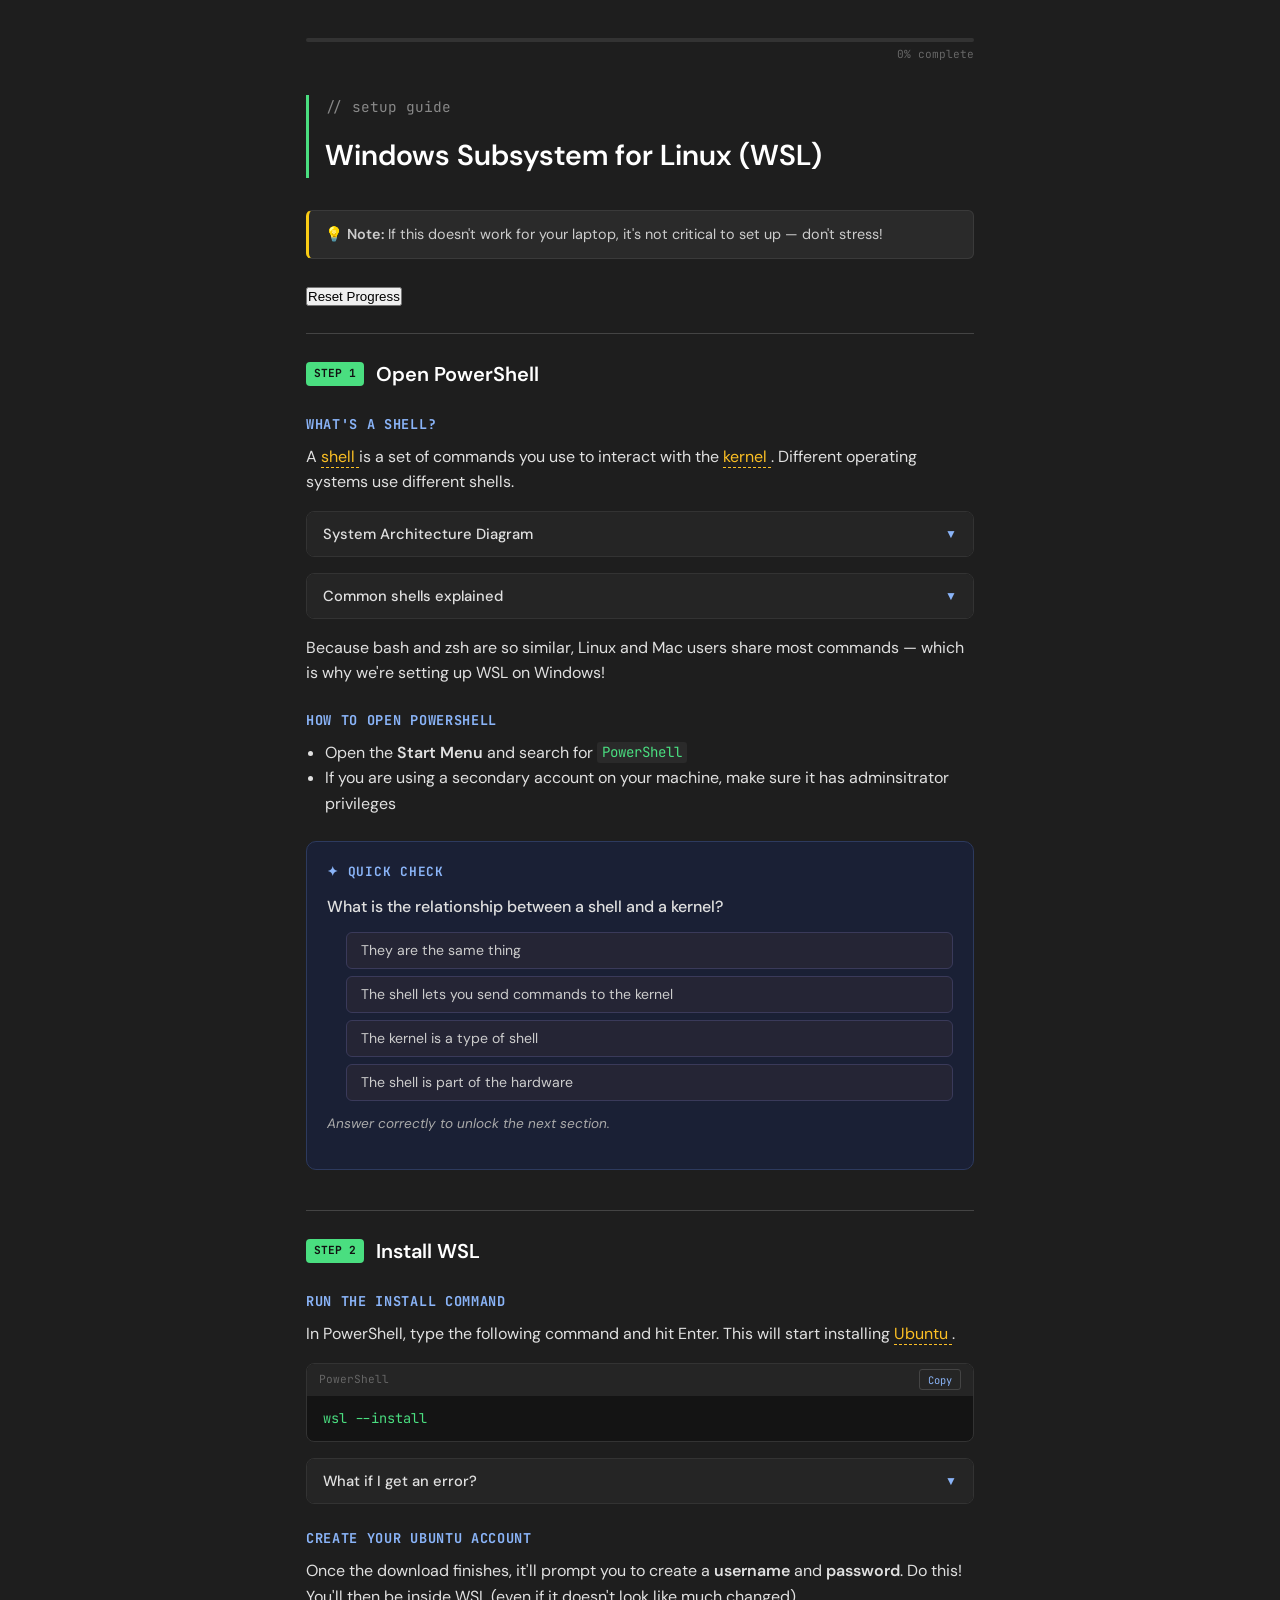
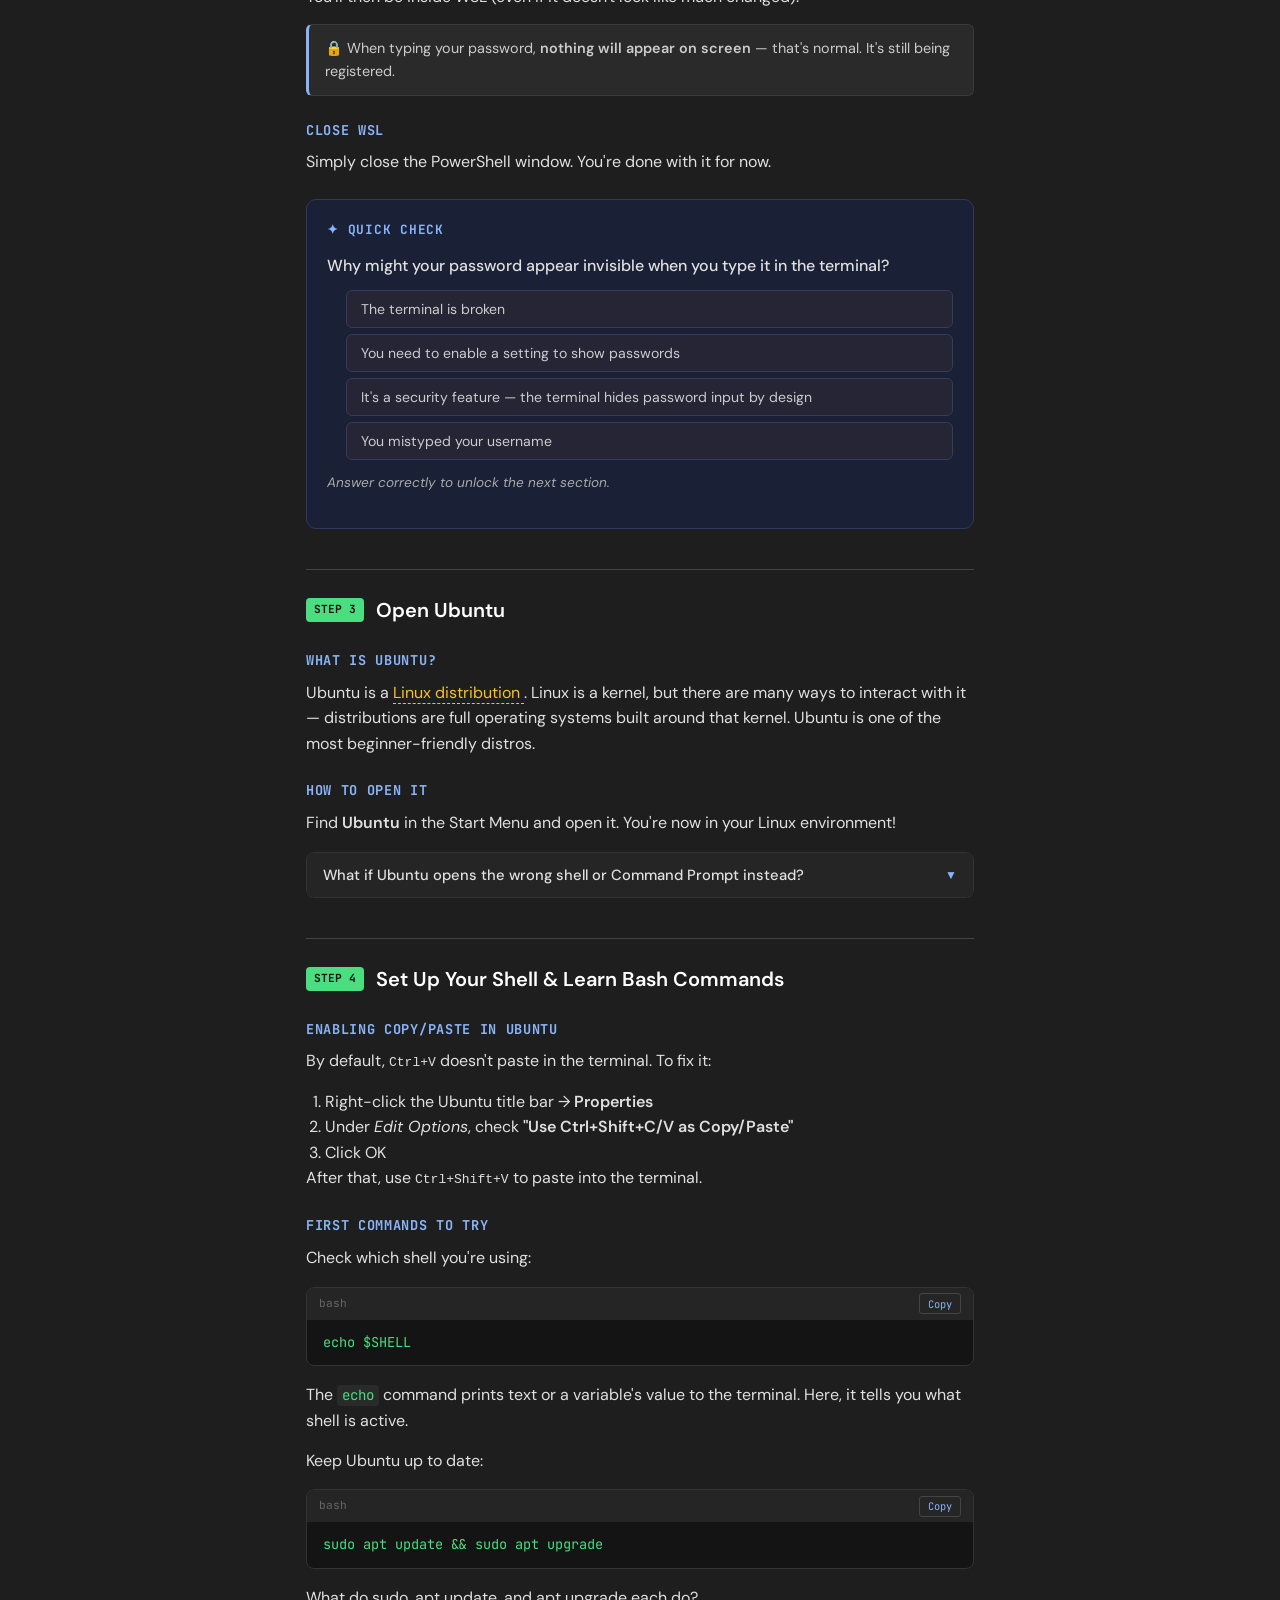
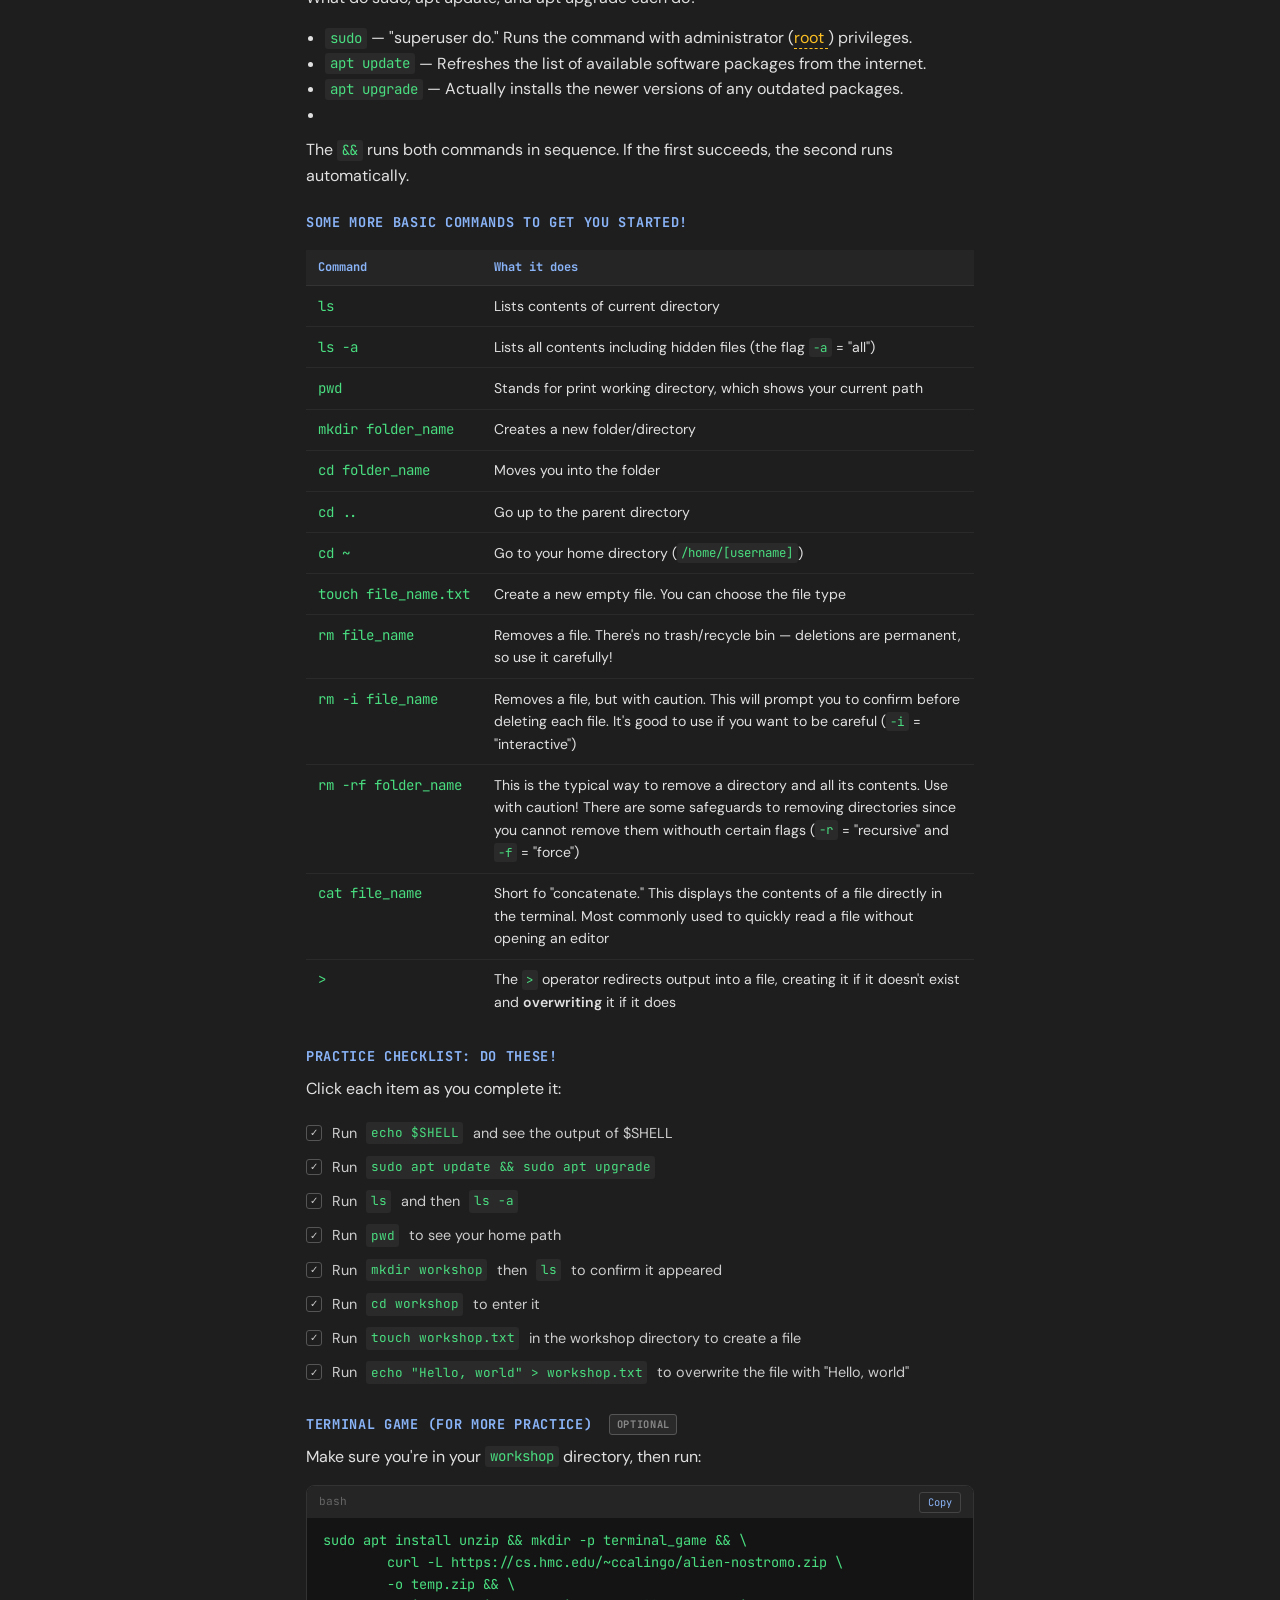
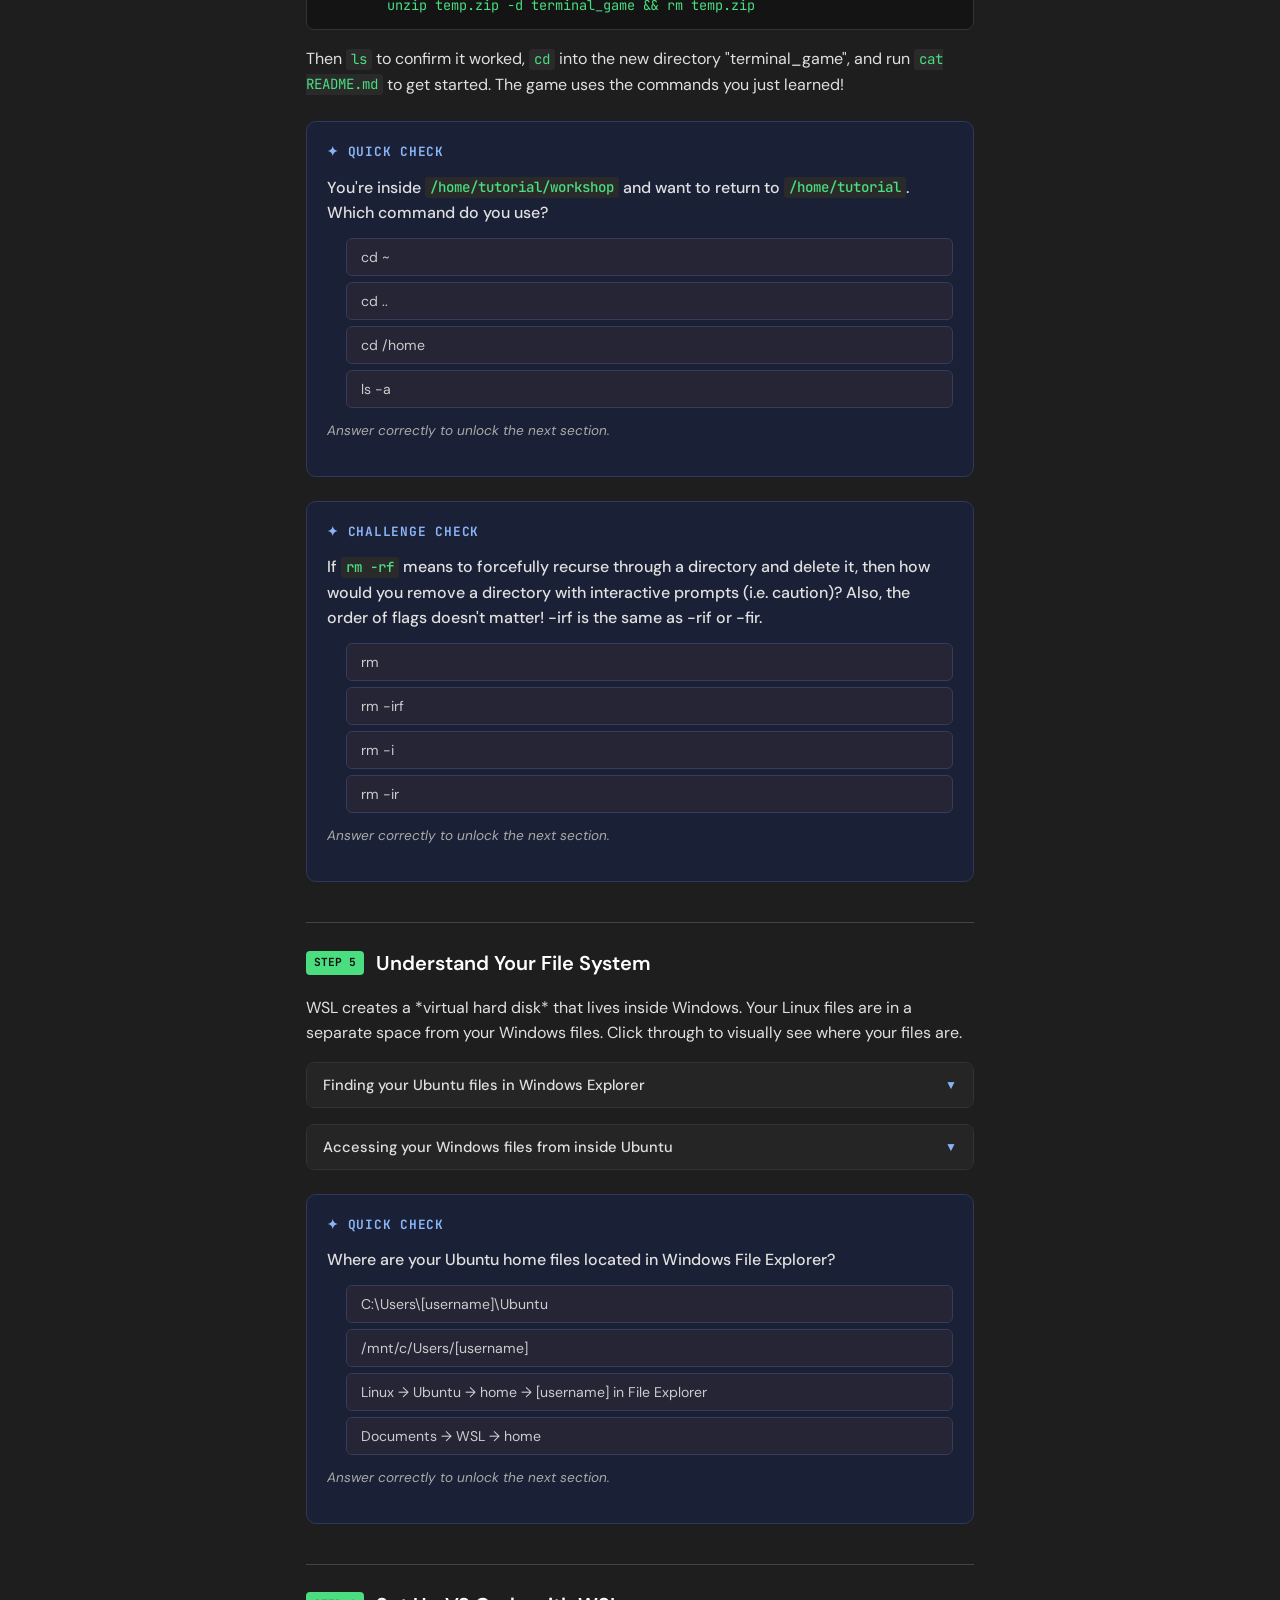
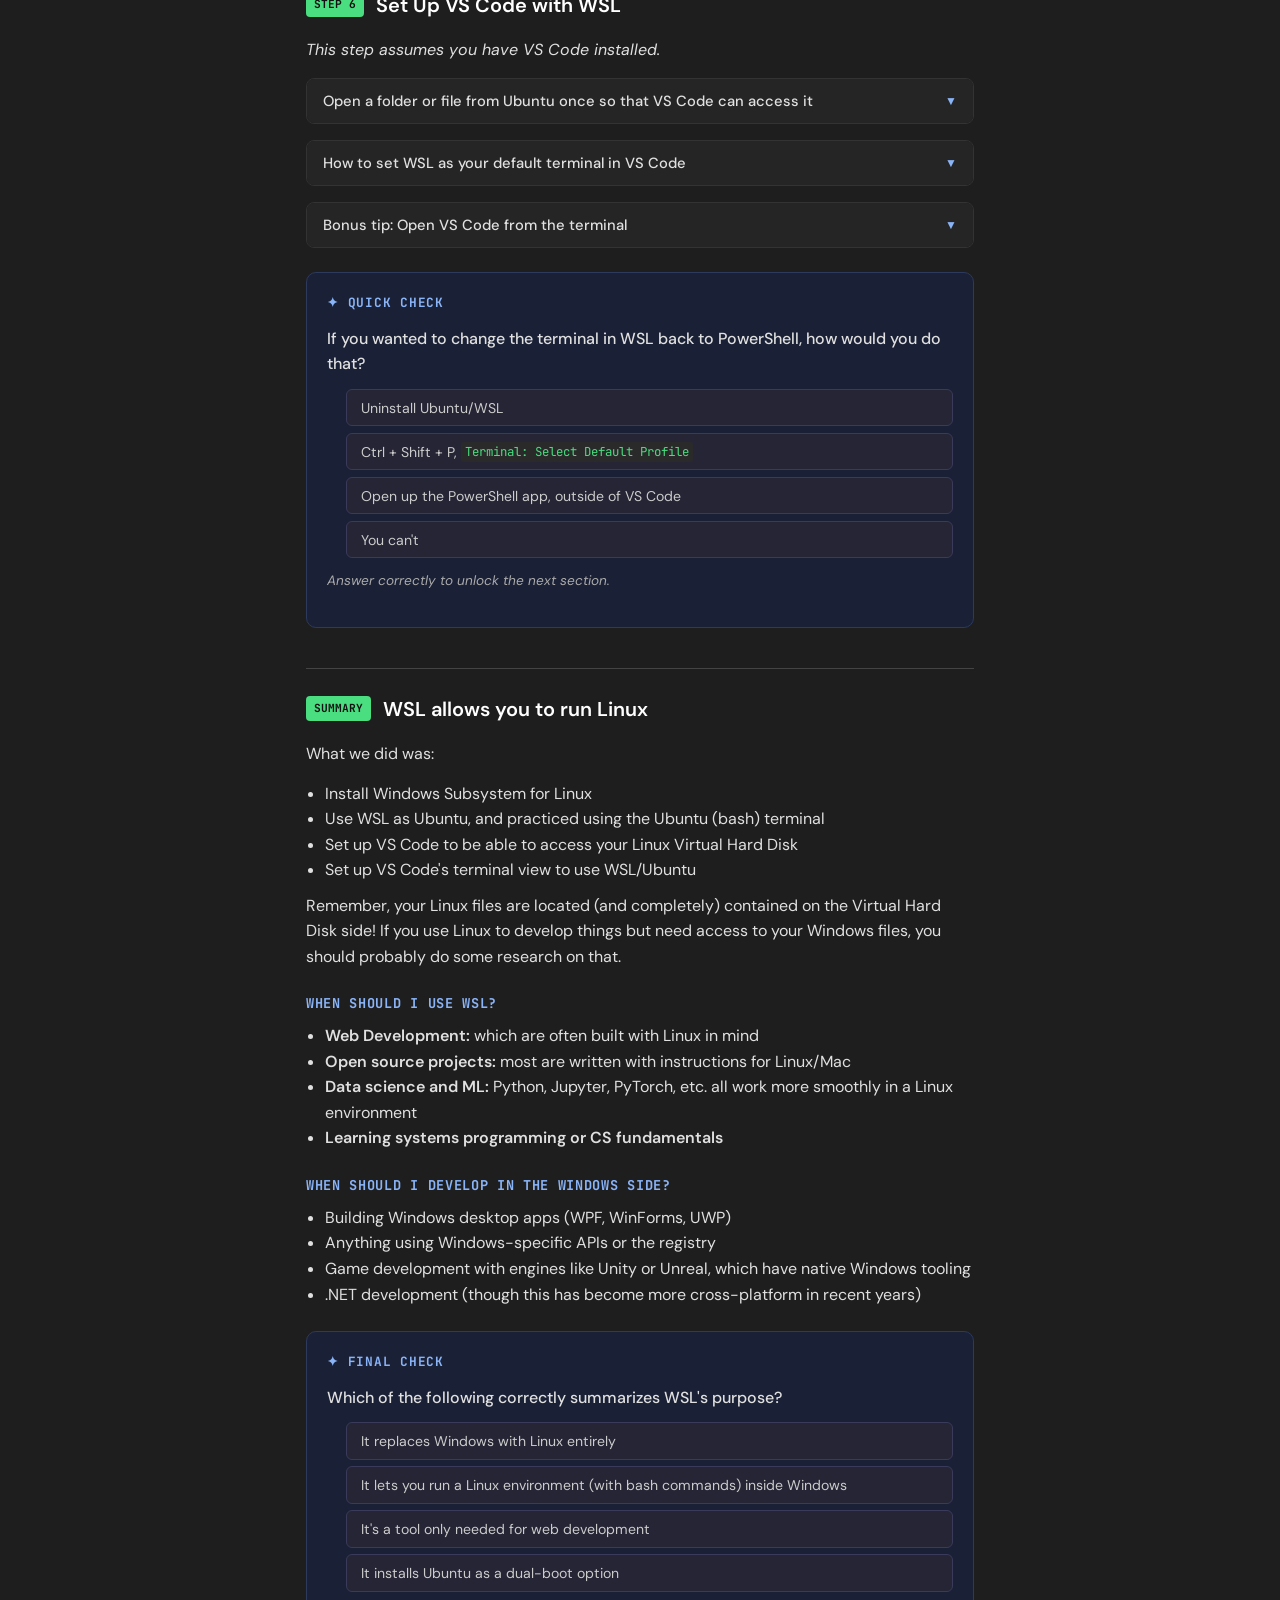
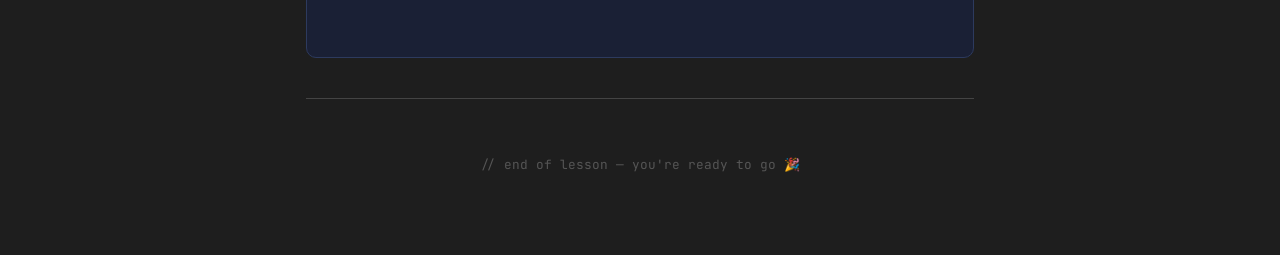
==== index.html @ e9ff4a05 "Renamed wsl-lesson.html to index.html" ====
<!DOCTYPE html>
<html lang="en">
<head>
  <meta charset="UTF-8" />
  <meta name="viewport" content="width=device-width, initial-scale=1.0" />
  <title>Windows Subsystem for Linux (WSL)</title>
  <link rel="preconnect" href="https://fonts.googleapis.com" />
  <link
    href="https://fonts.googleapis.com/css2?family=JetBrains+Mono:wght@400;600
          &family=DM+Sans:wght@400;500;600&display=swap"
    rel="stylesheet"
  />
  <link rel="stylesheet" href="wsl.css" />
</head>
<body>

  <!-- Floating tooltip (escapes overflow:hidden on accordions) -->
  <div id="floating-tooltip"></div>

  <!-- Progress bar -->
  <div id="progress-bar-wrap">
    <div id="progress-bar-track">
      <div id="progress-bar-fill"></div>
    </div>
    <div id="progress-label">0% complete</div>
  </div>

  <!-- Lesson header -->
  <div class="lesson-header">
    <p class="subtitle">// setup guide</p>
    <h1>Windows Subsystem for Linux (WSL)</h1>
  </div>

  <div class="lesson-note">
    💡 <strong>Note:</strong> If this doesn't work for your laptop,
    it's not critical to set up — don't stress!
  </div>

  <button class="reset-btn" onclick="resetProgress()">
    Reset Progress
  </button>

  <hr />

  <!-- ── STEP 1 ──────────────────────────────────────────────── -->
  <div class="step-section">
    <div class="step-header">
      <span class="step-badge">STEP 1</span>
      <h2>Open PowerShell</h2>
    </div>
    
    <!-- Shell Intro Section -->
    <h3>What's a shell?</h3>
    <p>
      A <span class="term" tabindex="0">shell
        <span class="term-tooltip">
          A shell is a program that acts as an interface between
          you and the operating system; you type commands, and it
          interprets and runs them
        </span>
      </span>
      is a set of commands you use to interact with the
      <span class="term" tabindex="0">kernel
        <span class="term-tooltip">
          The kernel is the core of your operating system — it manages
          hardware, memory, and processes directly.
        </span>
      </span>.
      Different operating systems use different shells.
    </p>
    
    <!-- System Architecture Diagram Accordion section -->
    <div class="accordion">
        <button class="accordion-btn" onclick="toggleAccordion(this)">
            <span>System Architecture Diagram</span>
            <span class="chevron">▼</span>
        </button>
        <div class="accordion-body">
            <div class="accordion-inner">
                <div class="screenshot-wrap">
                    <img src="wsl-images/shell-kernel.png" alt="diagram showing
                              system architecture" class="screenshot" />
                    <p class="screenshot-caption">
                        source: LinkedIn, MOOC Course
                    </p>
                </div>
            </div>
        </div>
    </div>

    <!-- Common Shells Explained Accordion Section -->
    <div class="accordion">
      <button class="accordion-btn" onclick="toggleAccordion(this)">
        <span>Common shells explained</span>
        <span class="chevron">▼</span>
      </button>
      <div class="accordion-body">
        <div class="accordion-inner">
          <p>
            <strong style="color:#4ade80">bash</strong> — Bourne Again SHell.
            The default on most Linux systems and older Macs.
            Very common in open-source tooling.
          </p>
          <p>
            <strong style="color:#4ade80">zsh</strong> — Z Shell.
            The default on modern Macs (macOS Catalina+).
            Very similar to bash with quality-of-life improvements.
          </p>
          <p>
            <strong style="color:#4ade80">Command Prompt</strong> —
            Windows' older built-in shell. Less powerful than modern
            alternatives.
          </p>
          <p>
            <strong style="color:#4ade80">PowerShell</strong> —
            Windows' modern shell. More powerful than Command Prompt,
            and what we'll use to install WSL.
          </p>
        </div>
      </div>
    </div>

    <p>
      Because bash and zsh are so similar, Linux and Mac users share most
      commands — which is why we're setting up WSL on Windows!
    </p>

    <!-- How to open PowerShell Section -->
    <h3>How to open PowerShell</h3>
    <ul>
      <li>
        Open the <strong>Start Menu</strong> and search for
        <code>PowerShell</code>
      </li>
      <li>
        If you are using a secondary account on your machine, make 
        sure it has adminsitrator privileges
      </li>
    </ul>

    <!-- First Quiz Block -->
    <div class="quiz-block" id="quiz-1">
      <h4>✦ Quick Check</h4>
      <p class="quiz-question">
        What is the relationship between a shell and a kernel?
      </p>
      <ul class="quiz-options">
        <li>
          <button onclick="checkAnswer(this, false)">
            They are the same thing
          </button>
        </li>
        <li>
          <button data-correct="true" onclick="checkAnswer(this, true)">
            The shell lets you send commands to the kernel
          </button>
        </li>
        <li>
          <button onclick="checkAnswer(this, false)">
            The kernel is a type of shell
          </button>
        </li>
        <li>
          <button onclick="checkAnswer(this, false)">
            The shell is part of the hardware
          </button>
        </li>
      </ul>
      <p class="quiz-feedback">Answer correctly to unlock the next
        section.
      </p>
    </div>
  </div>

  <hr />

  <!-- ── STEP 2 ──────────────────────────────────────────────── -->
  <div class="step-section locked" data-requires="quiz-1">
    <div class="step-header">
      <span class="step-badge">STEP 2</span>
      <h2>Install WSL</h2>
    </div>

    <h3>Run the install command</h3>
    <p>
      In PowerShell, type the following command and hit Enter. This will
      start installing
      <span class="term" tabindex="0">Ubuntu
        <span class="term-tooltip">
          Ubuntu is a popular, user-friendly Linux distribution. A
          distribution packages the Linux kernel with software to make
          a complete OS.
        </span>
      </span>.
    </p>

    <div class="code-block">
      <div class="code-block-header">
        <span>PowerShell</span>
        <button class="copy-btn"
          onclick="copyCode(this, 'wsl --install')">Copy</button>
      </div>
      <pre>wsl --install</pre>
    </div>

    <div class="accordion">
      <button class="accordion-btn" onclick="toggleAccordion(this)">
        <span>What if I get an error?</span>
        <span class="chevron">▼</span>
      </button>
      <div class="accordion-body">
        <div class="accordion-inner">
          Common causes:
          <ul style="margin-top:0.5rem">
            <li>
              You might not be running PowerShell
              <strong>as administrator</strong>. Try again with admin
              rights
            </li>
            <li>
              A Windows policy is blocking installation. Look at the error
              message, which usually tells you what's needed
            </li>
            <li>
              Your Windows version needs an update — run Windows Update
              and try again
            </li>
          </ul>
          <p style="margin-top:0.5rem">
            Call a classmate, grutor, or prof over — the error message usually
            explains the fix!
          </p>
        </div>
      </div>
    </div>

    <h3>Create your Ubuntu account</h3>
    <p>
      Once the download finishes, it'll prompt you to create a
      <strong>username</strong> and <strong>password</strong>. Do this!
      You'll then be inside WSL (even if it doesn't look like much
      changed).
    </p>

    <div class="lesson-note" style="border-left-color:#8ab4f8">
      🔒 When typing your password,
      <strong>nothing will appear on screen</strong> — that's normal.
      It's still being registered.
    </div>

    <h3>Close WSL</h3>
    <p>Simply close the PowerShell window. You're done with it for now.</p>

    <div class="quiz-block" id="quiz-2">
      <h4>✦ Quick Check</h4>
      <p class="quiz-question">
        Why might your password appear invisible when you type it
        in the terminal?
      </p>
      <ul class="quiz-options">
        <li>
          <button onclick="checkAnswer(this, false)">
            The terminal is broken
          </button>
        </li>
        <li>
          <button onclick="checkAnswer(this, false)">
            You need to enable a setting to show passwords
          </button>
        </li>
        <li>
          <button data-correct="true" onclick="checkAnswer(this, true)">
            It's a security feature — the terminal hides password
            input by design
          </button>
        </li>
        <li>
          <button onclick="checkAnswer(this, false)">
            You mistyped your username
          </button>
        </li>
      </ul>
      <p class="quiz-feedback">Answer correctly to unlock the next
        section.
      </p>
    </div>
  </div>

  <hr />

  <!-- ── STEP 3 ──────────────────────────────────────────────── -->
  <div class="step-section locked" data-requires="quiz-2"> 
    <div class="step-header">
      <span class="step-badge">STEP 3</span>
      <h2>Open Ubuntu</h2>
    </div>

    <h3>What is Ubuntu?</h3>
    <p>
      Ubuntu is a
      <span class="term" tabindex="0">Linux distribution
        <span class="term-tooltip">
          A Linux distribution ("distro") bundles the Linux kernel with
          software, tools, and a package manager into a complete
          operating system. Examples: Ubuntu, Debian, Fedora.
        </span>
      </span>.
      Linux is a kernel, but there are many ways to interact with it —
      distributions are full operating systems built around that kernel.
      Ubuntu is one of the most beginner-friendly distros.
    </p>

    <h3>How to open it</h3>
    <p>
      Find <strong>Ubuntu</strong> in the Start Menu and open it.
      You're now in your Linux environment!
    </p>

    <div class="accordion">
      <button class="accordion-btn" onclick="toggleAccordion(this)">
        <span>What if Ubuntu opens the wrong shell or Command Prompt instead?</span>
        <span class="chevron">▼</span>
      </button>
      <div class="accordion-body">
        <div class="accordion-inner">
          <p>If, for some reason, opening Ubuntu actually opens your default shell or command prompt:</p>
          <ol>
              <li>Close the shell or command prompt.</li>
              <li>Try again, but this time click <strong>"Run as Administrator."</strong></li>
          </ol>
          <p>This should open the actual Ubuntu app.</p>
          <p>You can verify it's the right app if the top shows the orange Ubuntu logo.</p>
        </div>
      </div>
    </div>
  </div>

  <hr />

  <!-- ── STEP 4 ──────────────────────────────────────────────── -->
  <div class="step-section locked" data-requires="quiz-2">
    <div class="step-header">
      <span class="step-badge">STEP 4</span>
      <h2>Set Up Your Shell &amp; Learn Bash Commands</h2>
    </div>

    <h3>Enabling copy/paste in Ubuntu</h3>
    <p>
      By default, <kbd>Ctrl+V</kbd> doesn't paste in the terminal.
      To fix it:
    </p>
    <ol>
      <li>
        Right-click the Ubuntu title bar → <strong>Properties</strong>
      </li>
      <li>
        Under <em>Edit Options</em>, check
        <strong>"Use Ctrl+Shift+C/V as Copy/Paste"</strong>
      </li>
      <li>Click OK</li>
    </ol>
    <p>
      After that, use <kbd>Ctrl+Shift+V</kbd> to paste into the terminal.
    </p>

    <h3>First commands to try</h3>

    <p>Check which shell you're using:</p>
    <div class="code-block">
      <div class="code-block-header">
        <span>bash</span>
        <button class="copy-btn"
          onclick="copyCode(this, 'echo $SHELL')">Copy</button>
      </div>
      <pre>echo $SHELL</pre>
    </div>
    <p>
      The <code>echo</code> command prints text or a variable's value to
      the terminal. Here, it tells you what shell is active.
    </p>

    <p>Keep Ubuntu up to date:</p>
    <div class="code-block">
      <div class="code-block-header">
        <span>bash</span>
        <button class="copy-btn"
          onclick="copyCode(this, 'sudo apt update && sudo apt upgrade')"
        >Copy</button>
      </div>
      <pre>sudo apt update && sudo apt upgrade</pre>
    </div>

    <p>What do sudo, apt update, and apt upgrade each do?</p>
    <ul>
      <li>
        <code>sudo</code> — "superuser do." Runs the command with administrator
        (<span class="term" tabindex="0">root
          <span class="term-tooltip">
            The "root" user is the all-powerful admin account on Linux systems.
            sudo lets you borrow that power for a single command.
          </span>
        </span>) privileges.
      </li>
      <li>
        <code>apt update</code> — Refreshes the list of available software packages
        from the internet.
      </li>
      <li>
        <code>apt upgrade</code> — Actually installs the newer versions of any outdated
        packages.
      </li>
      <li>

      </li>
    </ul> 
    <p style="margin-top:0.6rem">
      The <code>&&</code> runs both commands in sequence. If the first succeeds, 
      the second runs automatically.
    </p>

    <h3>Some more basic commands to get you started!</h3>

    <table class="cmd-table">
      <thead>
        <tr>
          <th>Command</th>
          <th>What it does</th>
        </tr>
      </thead>
      <tbody>
        <tr>
          <td>ls</td>
          <td>Lists contents of current directory</td>
        </tr>
        <tr>
          <td>ls -a</td>
          <td>
            Lists all contents including hidden files
            (the flag <code>-a</code> = "all")
          </td>
        </tr>
        <tr>
          <td>pwd</td>
          <td>Stands for print working directory, which shows your current path</td>
        </tr>
        <tr>
          <td>mkdir folder_name</td>
          <td>Creates a new folder/directory</td>
        </tr>
        <tr>
          <td>cd folder_name</td>
          <td>Moves you into the folder</td>
        </tr>
        <tr>
          <td>cd ..</td>
          <td>Go up to the parent directory</td>
        </tr>
        <tr>
          <td>cd ~</td>
          <td>
            Go to your home directory (<code>/home/[username]</code>)
          </td>
        </tr>
        <tr>
          <td>touch file_name.txt</td>
          <td>Create a new empty file. You can choose the file type</td>
        </tr>
        <tr>
          <td>rm file_name</td>
          <td>Removes a file. There's no trash/recycle bin — deletions are permanent,
              so use it carefully!
          </td>
        </tr>
        <tr>
          <td>rm -i file_name</td>
          <td>Removes a file, but with caution. This will prompt you to confirm before
              deleting each file. It's good to use if you want to be careful
              (<code>-i</code> = "interactive")</td>
        </tr>
        <tr>
          <td>rm -rf folder_name</td>
          <td>This is the typical way to remove a directory and all its contents. 
              Use with caution! There are some safeguards to removing directories
              since you cannot remove them withouth certain flags
              (<code>-r</code> = "recursive" and <code>-f</code> = "force")
          </td>
        </tr>
        <tr>
          <td>cat file_name</td>
          <td>Short fo "concatenate." This displays the contents of a file directly
              in the terminal. Most commonly used to quickly read a file without
              opening an editor</td>
        </tr>
        <tr>
          <td>></td>
          <td>The <code>></code> operator redirects output into a file, creating
              it if it doesn't exist and <strong>overwriting</strong> it if it does
          </td>
        </tr>
      </tbody>
    </table>

    <h3>Practice checklist: do these!</h3>
    <p>Click each item as you complete it:</p>
    <ul class="checklist" id="practice-checklist">
      <li onclick="toggleCheck(this)">
        <span class="check-icon">✓</span>
        Run <code>echo $SHELL</code> and see the output of $SHELL
      </li>
      <li onclick="toggleCheck(this)">
        <span class="check-icon">✓</span>
        Run <code>sudo apt update &amp;&amp; sudo apt upgrade</code>
      </li>
      <li onclick="toggleCheck(this)">
        <span class="check-icon">✓</span>
        Run <code>ls</code> and then <code>ls -a</code>
      </li>
      <li onclick="toggleCheck(this)">
        <span class="check-icon">✓</span>
        Run <code>pwd</code> to see your home path
      </li>
      <li onclick="toggleCheck(this)">
        <span class="check-icon">✓</span>
        Run <code>mkdir workshop</code> then <code>ls</code>
        to confirm it appeared
      </li>
      <li onclick="toggleCheck(this)">
        <span class="check-icon">✓</span>
        Run <code>cd workshop</code> to enter it
      </li>
      <li onclick="toggleCheck(this)">
        <span class="check-icon">✓</span>
        Run <code>touch workshop.txt</code> in the workshop directory to create a file
      </li>
      <li onclick="toggleCheck(this)">
        <span class="check-icon">✓</span>
        Run <code>echo "Hello, world" > workshop.txt</code> to overwrite the file with
        "Hello, world"
      </li>
    </ul>


    <h3>
      Terminal game (for more practice)
      <span class="optional-badge">OPTIONAL</span>
    </h3>
    <p>
      Make sure you're in your <code>workshop</code> directory, then run:
    </p>
    <div class="code-block">
      <div class="code-block-header">
        <span>bash</span>
        <button class="copy-btn" onclick="copyCode(this,
          'sudo apt install unzip && mkdir -p terminal_game && ' +
          'curl -L https://cs.hmc.edu/~ccalingo/alien-nostromo.zip ' +
          '-o temp.zip && unzip temp.zip -d terminal_game && rm temp.zip'
        )">Copy</button>
      </div>
      <pre>sudo apt install unzip && mkdir -p terminal_game && \
        curl -L https://cs.hmc.edu/~ccalingo/alien-nostromo.zip \
        -o temp.zip && \
        unzip temp.zip -d terminal_game && rm temp.zip</pre>
    </div>

    <p>
      Then <code>ls</code> to confirm it worked, <code>cd</code> into
      the new directory "terminal_game", and run <code>cat README.md</code> to get
      started. The game uses the commands you just learned!
    </p>

    <div class="quiz-block" id="quiz-3">
      <h4>✦ Quick Check</h4>
      <p class="quiz-question">
        You're inside <code>/home/tutorial/workshop</code> and want to
        return to <code>/home/tutorial</code>. Which command do you use?
      </p>
      <ul class="quiz-options">
        <li>
          <button onclick="checkAnswer(this, false)">cd ~</button>
        </li>
        <li>
          <button data-correct="true" onclick="checkAnswer(this, true)">cd ..</button>
        </li>
        <li>
          <button onclick="checkAnswer(this, false)">cd /home</button>
        </li>
        <li>
          <button onclick="checkAnswer(this, false)">ls -a</button>
        </li>
      </ul>
      <p class="quiz-feedback">Answer correctly to unlock the next section.</p>
    </div>

    <div class="quiz-block" id="quiz-4">
      <h4>✦ Challenge Check</h4>
      <p class="quiz-question">
        If <code>rm -rf</code> means to forcefully recurse through a directory 
        and delete it, then how would you remove a directory with 
        interactive prompts (i.e. caution)? Also, the order of flags doesn't
        matter! -irf is the same as -rif or -fir. 
      </p>
      <ul class="quiz-options">
        <li>
          <button onclick="checkAnswer(this, false)">rm</button>
        </li>
        <li>
          <button onclick="checkAnswer(this, false)">rm -irf</button>
        </li>
        <li>
          <button onclick="checkAnswer(this, false)">rm -i</button>
        </li>
        <li>
          <button data-correct="true" onclick="checkAnswer(this, true)">rm -ir</button>
        </li>
      </ul>
      <p class="quiz-feedback">Answer correctly to unlock the next section.</p>
    </div>

  </div>

  <hr />

  <!-- ── STEP 5 ──────────────────────────────────────────────── -->
  <div class="step-section locked" data-requires="quiz-3 quiz-4">
    <div class="step-header">
      <span class="step-badge">STEP 5</span>
      <h2>Understand Your File System</h2>
    </div>

    <p>
      WSL creates a *virtual hard disk* that lives inside Windows. Your
      Linux files are in a separate space from your Windows files. Click
      through to visually see where your files are.
    </p>

    <div class="accordion">
      <button class="accordion-btn" onclick="toggleAccordion(this)">
        <span>Finding your Ubuntu files in Windows Explorer</span>
        <span class="chevron">▼</span>
      </button>
      <div class="accordion-body">
        <div class="accordion-inner">
          <ol>
            <li>Open <strong>File Explorer</strong></li>
            <li>
              In the left pane, scroll down to <strong>Linux</strong>
            </li>
            <li>
              Click into
              <strong>Ubuntu → home → [your username]</strong>
            </li>
          </ol>
          <p style="margin-top:0.6rem">
            That folder is your <code>~</code> home directory — the same
            place you land when you open Ubuntu.
          </p>
          <div class="screenshot-wrap">
            <img src="wsl-images/linux-location.png" alt="screenshot of file explorer
                      showing where linux is located" class="screenshot" />
          </div>
          <div class="screenshot-wrap">
            <img src="wsl-images/home-folder.png" alt="screenshot of visual path
                      to Ubuntu ~ home" class="screenshot" />
          </div>
        </div>
      </div>
    </div>

    <div class="accordion">
      <button class="accordion-btn" onclick="toggleAccordion(this)">
        <span>Accessing your Windows files from inside Ubuntu</span>
        <span class="chevron">▼</span>
      </button>
      <div class="accordion-body">
        <div class="accordion-inner">
          <p>Your Windows files live at:</p>
          <div class="code-block" style="margin:0.5rem 0">
            <div class="code-block-header">
              <span>path</span>
              <button class="copy-btn"
                onclick="copyCode(this,
                  '/mnt/c/Users/Windows_account_name')"
              >Copy</button>
            </div>
            <pre>/mnt/c/Users/Windows_account_name</pre>
          </div>
          <p>To navigate there:</p>
          <div class="code-block" style="margin:0.5rem 0">
            <div class="code-block-header">
              <span>bash</span>
              <button class="copy-btn"
                onclick="copyCode(this,
                  'cd /mnt/c/Users/Windows_account_name')"
              >Copy</button>
            </div>
            <pre>cd /mnt/c/Users/Windows_account_name</pre>
          </div>
        </div>
      </div>
    </div>

    <div class="quiz-block" id="quiz-5">
      <h4>✦ Quick Check</h4>
      <p class="quiz-question">
        Where are your Ubuntu home files located in Windows
        File Explorer?
      </p>
      <ul class="quiz-options">
        <li>
          <button onclick="checkAnswer(this, false)">
            C:\Users\[username]\Ubuntu
          </button>
        </li>
        <li>
          <button onclick="checkAnswer(this, false)">
            /mnt/c/Users/[username]
          </button>
        </li>
        <li>
          <button data-correct="true" onclick="checkAnswer(this, true)">
            Linux → Ubuntu → home → [username] in File Explorer
          </button>
        </li>
        <li>
          <button onclick="checkAnswer(this, false)">
            Documents → WSL → home
          </button>
        </li>
      </ul>
      <p class="quiz-feedback">Answer correctly to unlock the 
        next section.</p>
    </div>
  </div>

  <hr />

  <!-- ── STEP 6 ──────────────────────────────────────────────── -->
  <div class="step-section locked" data-requires="quiz-5">
    <div class="step-header">
      <span class="step-badge">STEP 6</span>
      <h2>Set Up VS Code with WSL</h2>
    </div>

    <p><em>This step assumes you have VS Code installed.</em></p>
    
    <div class="accordion">
        <button class="accordion-btn" onclick="toggleAccordion(this)">
          <span>Open a folder or file from Ubuntu once so that VS Code can access it</span>
          <span class="chevron">▼</span>
        </button>
        <div class="accordion-body">
            <div class="accordion-inner">
                <p style="margin-bottom:0.6rem">
                  We'll do this with the "workshop" directory that you made.
                </p>
                <ol>
                    <li>
                        In VS Code, click on <strong>Open Folder</strong> 
                        (can also be found in File → Open Folder)
                    </li>
                    <li>
                        The File Explorer will open up. In the file picker's 
                        address bar, type:
                    </li>
                    <div class="code-block" style="margin:0.5rem 0">
                        <div class="code-block-header">
                            <span>Windows path</span>
                            <button class="copy-btn"
                              onclick="copyCode(this,
                                '\\\\wsl.localhost')"
                            >Copy</button>
                        </div>
                        <pre>\\wsl.localhost</pre>
                    </div>
                    <div class="screenshot-wrap">
                        <img src="wsl-images/file-picker.png" alt="screenshot
                                  of file explorer showing file picker address
                                  bar" class="screenshot" />
                    </div>
                    <li>
                        Navigate to your home directory: Ubuntu → home → [your username]
                    </li>
                    <li>
                        Choose the folder you want to work on in VS Code. In this case
                        we'll choose "workshop"
                    </li>
                    <li>
                        Finally, trust Ubuntu! VS Code will show one or more prompts
                        asking if you trust <code>wsl.localhost</code>. Accept all of them.
                        After that, VS Code can fully access and edit files in your Ubuntu
                        environment.
                    </li>
                </ol>
            </div>
        </div>
    </div>

    <div class="accordion">
        <button class="accordion-btn" onclick="toggleAccordion(this)">
            <span>How to set WSL as your default terminal in VS Code</span>
            <span class="chevron">▼</span>
        </button>
        <div class="accordion-body">
            <div class="accordion-inner">
                <ol>
                    <li>In VS Code, hold <strong>Ctrl + Shift + P</strong>
                        to open the Command Palette.
                    </li>
                    <li>Search for "Terminal: Select Default Profile"</li>
                    <li>
                        Choose the default terminal you want to use, which in this case 
                        will be WSL. 
                    </li>
                </ol>
            </div>
        </div>
    </div>

    <div class="accordion">
        <button class="accordion-btn" onclick="toggleAccordion(this)">
            <span>Bonus tip: Open VS Code from the terminal</span>
            <span class="chevron">▼</span>
        </button>
        <div class="accordion-body">
            <div class="accordion-inner">
                Once set up, you can launch VS Code on any file directly from Ubuntu/WSL, 
                or any terminal, by running it with the command <code>code filename</code>.
                Try it with <code>code workshop.txt</code>
            </div>
        </div>
    </div>

    <div class="quiz-block" id="quiz-6">
      <h4>✦ Quick Check</h4>
      <p class="quiz-question">
        If you wanted to change the terminal in WSL back to PowerShell, how would you 
        do that?
      </p>
        <ul class="quiz-options">
          <li>
            <button onclick="checkAnswer(this, false)">
              Uninstall Ubuntu/WSL
            </button>
          </li>
          <li>
            <button data-correct="true" onclick="checkAnswer(this, true)">
              Ctrl + Shift + P, <code>Terminal: Select Default Profile</code>
            </button>
          </li>
          <li>
            <button onclick="checkAnswer(this, false)">
              Open up the PowerShell app, outside of VS Code
            </button>
          </li>
          <li>
            <button onclick="checkAnswer(this, false)">
              You can't
            </button>
          </li>
        </ul>
      <p class="quiz-feedback">Answer correctly to unlock the 
        next section.
      </p>
    </div>
  </div>

  <hr />

  <!-- ── SUMMARY ──────────────────────────────────────────────── -->
  <div class="step-section locked" data-requires="quiz-6">
      <div class="step-header">
          <span class="step-badge">SUMMARY</span>
          <h2>WSL allows you to run Linux</h2>
      </div>
      <p>
        What we did was:
      </p>
          <ul>
              <li>
                  Install Windows Subsystem for Linux
              </li>
              <li>
                  Use WSL as Ubuntu, and practiced using the Ubuntu (bash) terminal
              </li>
              <li>
                  Set up VS Code to be able to access your Linux Virtual Hard Disk 
              </li>
              <li>
                  Set up VS Code's terminal view to use WSL/Ubuntu
              </li>
          </ul>
          <p style="margin-top:0.6rem">
              Remember, your Linux files are located (and completely) contained on the
              Virtual Hard Disk side! If you use Linux to develop things but need access
              to your Windows files, you should probably do some research on that.
          </p>

          <h3>When should I use WSL?</h3>
          <ul>
              <li>
                  <strong>Web Development:</strong> which are often built with Linux 
                  in mind
              </li>
              <li>
                  <strong>Open source projects:</strong> most are written with instructions
                  for Linux/Mac
              </li>
              <li>
                  <strong>Data science and ML:</strong> Python, Jupyter, PyTorch, etc. all
                  work more smoothly in a Linux environment
              </li>
              <li>
                  <strong>Learning systems programming or CS fundamentals</strong>
              </li>
          </ul>

          <h3>When should I develop in the Windows side?</h3>
          <ul>
              <li>
                  Building Windows desktop apps (WPF, WinForms, UWP)
              </li>
              <li>
                  Anything using Windows-specific APIs or the registry
              </li>
              <li>
                  Game development with engines like Unity or Unreal, which have native
                  Windows tooling
              </li>
              <li>
                  .NET development (though this has become more cross-platform in recent
                  years)
              </li>
          </ul>
      
      <div class="quiz-block">
          <h4>✦ Final Check</h4>
          <p class="quiz-question">
          Which of the following correctly summarizes WSL's purpose?
          </p>
          <ul class="quiz-options">
              <li>
              <button onclick="checkAnswer(this, false)">
                  It replaces Windows with Linux entirely
              </button>
              </li>
              <li>
              <button data-correct="true" onclick="checkAnswer(this, true)">
                  It lets you run a Linux environment (with bash commands)
                  inside Windows
              </button>
              </li>
              <li>
              <button onclick="checkAnswer(this, false)">
                  It's a tool only needed for web development
              </button>
              </li>
              <li>
              <button onclick="checkAnswer(this, false)">
                  It installs Ubuntu as a dual-boot option
              </button>
              </li>
          </ul>
          <p class="quiz-feedback">
          </p>
      </div>
  </div>
  
  <hr />

  <div class="lesson-footer">
    // end of lesson — you're ready to go 🎉
  </div>

  <script src="wsl.js"></script>
</body>
</html>
---- wsl.css ----
/* ── Base (matches site style.css) ──────────────────────────── */
*, *::before, *::after {
  box-sizing: border-box;
  margin: 0;
  padding: 0;
}

body {
  font-family: 'DM Sans', sans-serif;
  max-width: 700px;
  margin: 2rem auto;
  padding: 0 1rem;
  line-height: 1.6;
  color: #e0e0e0;
  background-color: #1e1e1e;
}

h1, h2 {
  font-weight: 600;
  margin-top: 2rem;
  color: #ffffff;
}

a {
  color: #8ab4f8;
  text-decoration: none;
}
a:hover {
  text-decoration: underline;
}

hr {
  border: none;
  border-top: 1px solid #444;
  margin: 1.5rem 0;
}

ul, ol {
  padding-left: 1.2rem;
}

strong {
  font-weight: 600;
}

nav {
  background-color: #2a2a2a;
  padding: 0.5rem 1rem;
  margin-bottom: 2rem;
  border-radius: 8px;
}

.nav-menu {
  list-style: none;
  display: flex;
  justify-content: center;
  flex-wrap: wrap;
  gap: 1.5rem;
  padding: 0;
  margin: 0;
}

.nav-menu li a {
  color: #e0e0e0;
  text-decoration: none;
  font-weight: 600;
}
.nav-menu li a:hover {
  text-decoration: underline;
}

/* ── Progress bar ────────────────────────────────────────────── */
#progress-bar-wrap {
  position: sticky;
  top: 0;
  z-index: 100;
  background: #1e1e1e;
  padding: 0.4rem 0;
  margin-bottom: 1.5rem;
}

#progress-bar-track {
  height: 4px;
  background: #333;
  border-radius: 2px;
  overflow: hidden;
}

#progress-bar-fill {
  height: 100%;
  width: 0%;
  background: linear-gradient(90deg, #4ade80, #8ab4f8);
  border-radius: 2px;
  transition: width 0.2s ease;
}

#progress-label {
  font-family: 'JetBrains Mono', monospace;
  font-size: 0.7rem;
  color: #666;
  text-align: right;
  margin-top: 4px;
}

/* ── Lesson header ───────────────────────────────────────────── */
.lesson-header {
  border-left: 3px solid #4ade80;
  padding-left: 1rem;
  margin-bottom: 2rem;
}

.lesson-header h1 {
  font-size: 1.8rem;
  margin-top: 0;
  color: #fff;
}

.lesson-header .subtitle {
  color: #888;
  font-size: 0.9rem;
  font-family: 'JetBrains Mono', monospace;
}

.lesson-note {
  background: #2a2a2a;
  border: 1px solid #3a3a3a;
  border-left: 3px solid #facc15;
  border-radius: 6px;
  padding: 0.75rem 1rem;
  font-size: 0.9rem;
  color: #ccc;
  margin-bottom: 1.5rem;
}

/* ── Step sections ───────────────────────────────────────────── */
.step-section {
  margin-bottom: 2.5rem;
  animation: fadeUp 0.4s ease both;
}

@keyframes fadeUp {
  from { opacity: 0; transform: translateY(12px); }
  to   { opacity: 1; transform: translateY(0); }
}

.step-header {
  display: flex;
  align-items: center;
  gap: 0.75rem;
  margin-bottom: 1rem;
}

.step-badge {
  background: #4ade80;
  color: #111;
  font-family: 'JetBrains Mono', monospace;
  font-size: 0.7rem;
  font-weight: 700;
  padding: 0.2rem 0.5rem;
  border-radius: 4px;
  white-space: nowrap;
}

.step-header h2 {
  margin-top: 0;
  font-size: 1.25rem;
  color: #fff;
}

/* ── Subheadings ─────────────────────────────────────────────── */
h3 {
  color: #8ab4f8;
  font-family: 'JetBrains Mono', monospace;
  font-size: 0.85rem;
  letter-spacing: 0.05em;
  text-transform: uppercase;
  margin: 1.5rem 0 0.5rem;
}

p {
  margin-bottom: 0.9rem;
}

/* ── Code blocks ─────────────────────────────────────────────── */
.code-block {
  background: #141414;
  border: 1px solid #333;
  border-radius: 8px;
  margin: 1rem 0;
  overflow: hidden;
}

.code-block-header {
  background: #252525;
  padding: 0.35rem 0.75rem;
  font-family: 'JetBrains Mono', monospace;
  font-size: 0.7rem;
  color: #666;
  display: flex;
  justify-content: space-between;
  align-items: center;
}

.copy-btn {
  background: none;
  border: 1px solid #444;
  color: #8ab4f8;
  font-family: 'JetBrains Mono', monospace;
  font-size: 0.65rem;
  padding: 0.15rem 0.5rem;
  border-radius: 3px;
  cursor: pointer;
  transition: background 0.15s;
}
.copy-btn:hover {
  background: #333;
}
.copy-btn.copied {
  color: #4ade80;
  border-color: #4ade80;
}

.code-block pre {
  padding: 0.75rem 1rem;
  font-family: 'JetBrains Mono', monospace;
  font-size: 0.85rem;
  color: #4ade80;
  overflow-x: auto;
  white-space: pre;
}

/* ── Inline code ─────────────────────────────────────────────── */
code {
  font-family: 'JetBrains Mono', monospace;
  background: #2a2a2a;
  color: #4ade80;
  padding: 0.1em 0.35em;
  border-radius: 3px;
  font-size: 0.88em;
}

/* ── Command reference table ─────────────────────────────────── */
.cmd-table {
  width: 100%;
  border-collapse: collapse;
  margin: 1rem 0;
  font-size: 0.88rem;
}

.cmd-table th {
  background: #252525;
  color: #8ab4f8;
  font-family: 'JetBrains Mono', monospace;
  font-size: 0.75rem;
  text-align: left;
  padding: 0.5rem 0.75rem;
  border-bottom: 1px solid #333;
}

.cmd-table td {
  padding: 0.55rem 0.75rem;
  border-bottom: 1px solid #2a2a2a;
  vertical-align: top;
}
.cmd-table tr:last-child td {
  border-bottom: none;
}
.cmd-table tr:hover td {
  background: #242424;
}
.cmd-table td:first-child {
  font-family: 'JetBrains Mono', monospace;
  color: #4ade80;
  white-space: nowrap;
}

/* ── Key term highlights ─────────────────────────────────────── */
.term {
  color: #fbbf24;
  border-bottom: 1px dashed #fbbf24;
  cursor: help;
  position: relative;
}

.term-tooltip {
  display: none;
}

/* ── Floating tooltip (escapes overflow:hidden on accordions) ── */
#floating-tooltip {
  display: none;
  position: fixed;
  background: #2a2a2a;
  border: 1px solid #fbbf24;
  border-radius: 6px;
  padding: 0.5rem 0.75rem;
  font-size: 0.8rem;
  color: #e0e0e0;
  width: 220px;
  z-index: 9999;
  line-height: 1.4;
  box-shadow: 0 4px 16px rgba(0, 0, 0, 0.5);
  font-family: 'DM Sans', sans-serif;
  pointer-events: none;
}

/* ── Accordion ───────────────────────────────────────────────── */
.accordion {
  border: 1px solid #333;
  border-radius: 8px;
  margin: 1rem 0;
  overflow: hidden;
}

.accordion-btn {
  width: 100%;
  background: #252525;
  border: none;
  color: #e0e0e0;
  padding: 0.75rem 1rem;
  text-align: left;
  cursor: pointer;
  display: flex;
  justify-content: space-between;
  align-items: center;
  font-family: 'DM Sans', sans-serif;
  font-size: 0.92rem;
  font-weight: 500;
  transition: background 0.15s;
}
.accordion-btn:hover {
  background: #2e2e2e;
}

.accordion-btn .chevron {
  transition: transform 0.25s ease;
  color: #8ab4f8;
  font-size: 0.75rem;
}
.accordion-btn.open .chevron {
  transform: rotate(180deg);
}

.accordion-body {
  max-height: 0;
  overflow: hidden;
  transition: max-height 0.3s ease;
}
.accordion-body.open {
  max-height: 800px;
}

.accordion-inner {
  padding: 0.75rem 1rem;
  font-size: 0.9rem;
  color: #ccc;
}

/* ── Quiz ────────────────────────────────────────────────────── */
.quiz-block {
  background: #1a2035;
  border: 1px solid #2d3a5e;
  border-radius: 10px;
  padding: 1.25rem;
  margin: 1.5rem 0;
}

.quiz-block h4 {
  color: #8ab4f8;
  font-size: 0.8rem;
  font-family: 'JetBrains Mono', monospace;
  text-transform: uppercase;
  letter-spacing: 0.06em;
  margin-bottom: 0.75rem;
}

.quiz-question {
  color: #e0e0e0;
  font-weight: 500;
  margin-bottom: 0.75rem;
}

.quiz-options {
  list-style: none;
  display: flex;
  flex-direction: column;
  gap: 0.4rem;
}

.quiz-options li button {
  width: 100%;
  text-align: left;
  background: #252535;
  border: 1px solid #3a3a5a;
  border-radius: 6px;
  color: #ccc;
  padding: 0.55rem 0.85rem;
  cursor: pointer;
  font-family: 'DM Sans', sans-serif;
  font-size: 0.88rem;
  transition: background 0.15s, border-color 0.15s;
}
.quiz-options li button:hover {
  background: #2e2e4e;
  border-color: #8ab4f8;
}
.quiz-options li button.correct {
  background: #1a3a2a;
  border-color: #4ade80;
  color: #4ade80;
}
.quiz-options li button.wrong {
  background: #3a1a1a;
  border-color: #f87171;
  color: #f87171;
}
.quiz-options li button:disabled {
  cursor: default;
}

.quiz-feedback {
  margin-top: 0.75rem;
  font-size: 0.85rem;
  min-height: 1.4em;
  font-style: italic;
  color: #aaa;
}
.quiz-feedback.correct {
  color: #4ade80;
}
.quiz-feedback.wrong {
  color: #f87171;
}

/* ── Step checklist ──────────────────────────────────────────── */
.checklist {
  list-style: none;
  padding-left: 0;
  margin: 0.75rem 0;
}

.checklist li {
  display: flex;
  gap: 0.6rem;
  align-items: flex-start;
  padding: 0.35rem 0;
  color: #ccc;
  font-size: 0.9rem;
  cursor: pointer;
  border-radius: 4px;
  transition: color 0.2s;
}
.checklist li:hover {
  color: #e0e0e0;
}
.checklist li.done {
  color: #4ade80;
  text-decoration: line-through;
}

.checklist li .check-icon {
  width: 16px;
  height: 16px;
  border: 1.5px solid #555;
  border-radius: 3px;
  flex-shrink: 0;
  margin-top: 3px;
  display: flex;
  align-items: center;
  justify-content: center;
  font-size: 0.6rem;
  transition: background 0.2s, border-color 0.2s;
}
.checklist li.done .check-icon {
  background: #4ade80;
  border-color: #4ade80;
  color: #111;
}

/* ── Optional badge ──────────────────────────────────────────── */
.optional-badge {
  background: #2a2a2a;
  border: 1px solid #555;
  color: #888;
  font-family: 'JetBrains Mono', monospace;
  font-size: 0.65rem;
  padding: 0.15rem 0.4rem;
  border-radius: 3px;
  margin-left: 0.5rem;
  vertical-align: middle;
}

/* ── Lesson footer ───────────────────────────────────────────── */
.lesson-footer {
  text-align: center;
  padding: 2rem 0 3rem;
  color: #555;
  font-family: 'JetBrains Mono', monospace;
  font-size: 0.8rem;
}

/* ── Responsive ──────────────────────────────────────────────── */
@media (max-width: 640px) {
  .lesson-header h1 {
    font-size: 1.4rem;
  }
  .cmd-table {
    font-size: 0.8rem;
  }
}

/* ── Screenshots ─────────────────────────────────────────────── */
.screenshot-wrap {
  margin: 1rem 0 1.25rem;
  border-radius: 8px;
  overflow: hidden;
  border: 1px solid #333;
}

.screenshot {
  width: 100%;
  height: auto;
  display: block;
}

.screenshot-caption {
  background: #252525;
  color: #888;
  font-size: 0.75rem;
  font-family: 'JetBrains Mono', monospace;
  padding: 0.4rem 0.75rem;
  margin: 0;
  border-top: 1px solid #333;
}
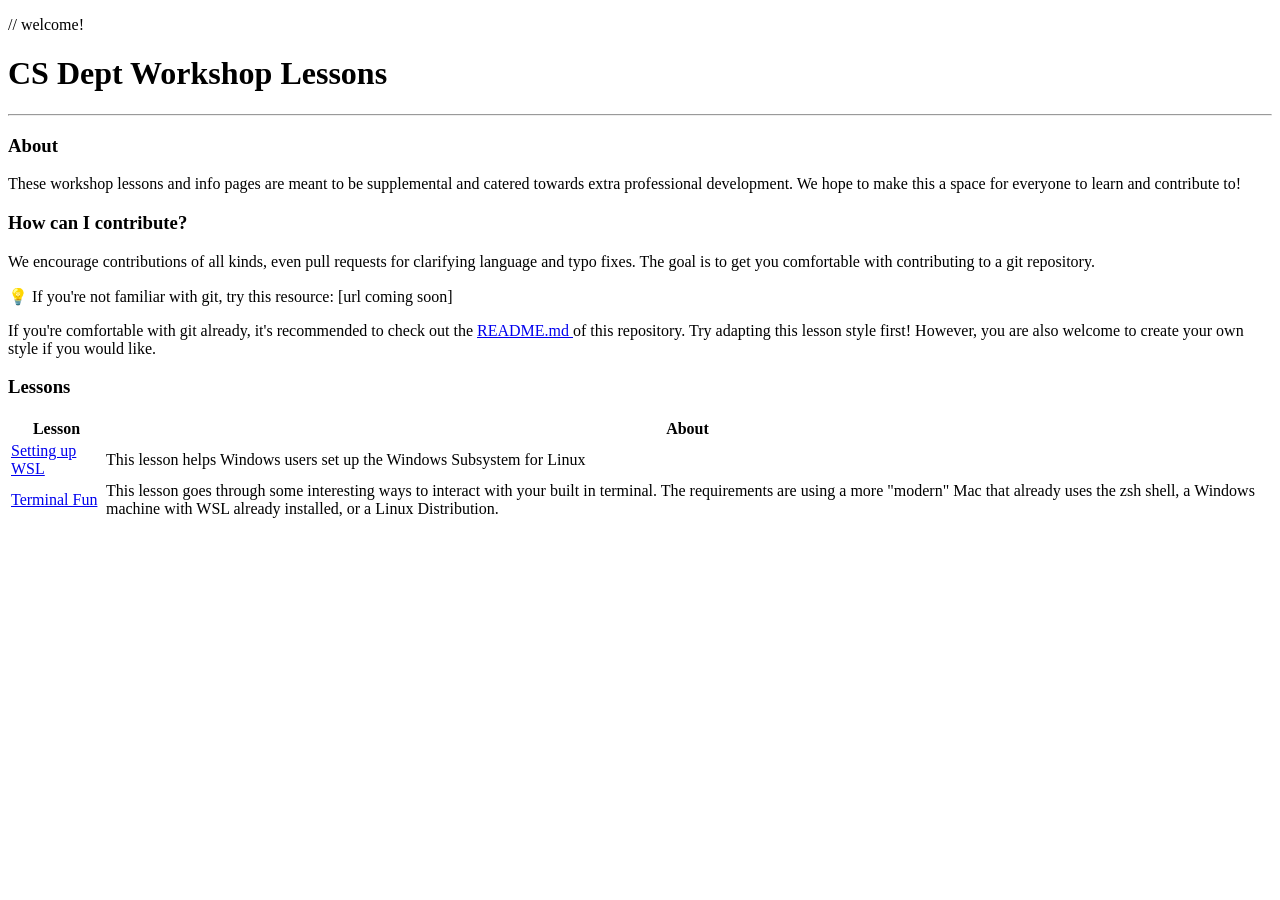
==== commit aa748f50: "adding an index.html file and minor edits to terminal-fun.html" ====
--- a/index.html
+++ b/index.html
@@ -1,976 +1,106 @@
 <!DOCTYPE html>
 <html lang="en">
 <head>
-  <meta charset="UTF-8" />
-  <meta name="viewport" content="width=device-width, initial-scale=1.0" />
-  <title>Windows Subsystem for Linux (WSL)</title>
-  <link rel="preconnect" href="https://fonts.googleapis.com" />
-  <link
-    href="https://fonts.googleapis.com/css2?family=JetBrains+Mono:wght@400;600
-          &family=DM+Sans:wght@400;500;600&display=swap"
-    rel="stylesheet"
-  />
-  <link rel="stylesheet" href="wsl.css" />
+    <meta charset="UTF-8" />
+    <meta name="viewport" content="width=device-width, initial-scale=1.0" />
+    <title>Workshop Lessons Homepage</title>
+    <link rel="preconnect" href="https://fonts.googleapis.com" />
+    <link
+        href="https://fonts.googleapis.com/css2?family=JetBrains+Mono:wght@400;600
+              &family=DM+Sans:wght@400;500;600&display=swap"
+        rel="stylesheet"
+    />
+    <link rel="stylesheet" href="lesson.css" />
+    <link rel="icon" href="wally.png" />
 </head>
+
 <body>
+    <!-- Floating tooltip -->
+    <div id="floating-tooltip"></div>
 
-  <!-- Floating tooltip (escapes overflow:hidden on accordions) -->
-  <div id="floating-tooltip"></div>
+    <!-- Progress bar (not needed on a homepage, but could be enabled)
+    <div id="progress-bar-wrap">
+        <div id="progress-bar-track">
+            <div id="progress-bar-fill"></div>
+        </div>
+        <div id="progress-label">0% complete</div>
+    </div> -->
 
-  <!-- Progress bar -->
-  <div id="progress-bar-wrap">
-    <div id="progress-bar-track">
-      <div id="progress-bar-fill"></div>
-    </div>
-    <div id="progress-label">0% complete</div>
-  </div>
+    <!-- Lesson header, or in this case the title -->
+    <div class="lesson-header">
+        <p class="subtitle">// welcome!</p>
+        <h1>CS Dept Workshop Lessons</h1>
+    </div> 
 
-  <!-- Lesson header -->
-  <div class="lesson-header">
-    <p class="subtitle">// setup guide</p>
-    <h1>Windows Subsystem for Linux (WSL)</h1>
-  </div>
+    <hr />
 
-  <div class="lesson-note">
-    💡 <strong>Note:</strong> If this doesn't work for your laptop,
-    it's not critical to set up — don't stress!
-  </div>
+    <h3>About</h3>
+    <p>
+        These workshop lessons and info pages are meant to be supplemental and 
+        catered towards extra professional development. We hope to make this a 
+        space for everyone to learn and contribute to!
+    </p>
 
-  <button class="reset-btn" onclick="resetProgress()">
-    Reset Progress
-  </button>
+    <h3>How can I contribute?</h3>
+    <p>
+        We encourage contributions of all kinds, even pull requests for 
+        clarifying language and typo fixes. The goal is to get you comfortable
+        with contributing to a git repository. 
+    </p>
 
-  <hr />
-
-  <!-- ── STEP 1 ──────────────────────────────────────────────── -->
-  <div class="step-section">
-    <div class="step-header">
-      <span class="step-badge">STEP 1</span>
-      <h2>Open PowerShell</h2>
-    </div>
-    
-    <!-- Shell Intro Section -->
-    <h3>What's a shell?</h3>
-    <p>
-      A <span class="term" tabindex="0">shell
-        <span class="term-tooltip">
-          A shell is a program that acts as an interface between
-          you and the operating system; you type commands, and it
-          interprets and runs them
-        </span>
-      </span>
-      is a set of commands you use to interact with the
-      <span class="term" tabindex="0">kernel
-        <span class="term-tooltip">
-          The kernel is the core of your operating system — it manages
-          hardware, memory, and processes directly.
-        </span>
-      </span>.
-      Different operating systems use different shells.
-    </p>
-    
-    <!-- System Architecture Diagram Accordion section -->
-    <div class="accordion">
-        <button class="accordion-btn" onclick="toggleAccordion(this)">
-            <span>System Architecture Diagram</span>
-            <span class="chevron">▼</span>
-        </button>
-        <div class="accordion-body">
-            <div class="accordion-inner">
-                <div class="screenshot-wrap">
-                    <img src="wsl-images/shell-kernel.png" alt="diagram showing
-                              system architecture" class="screenshot" />
-                    <p class="screenshot-caption">
-                        source: LinkedIn, MOOC Course
-                    </p>
-                </div>
-            </div>
-        </div>
-    </div>
-
-    <!-- Common Shells Explained Accordion Section -->
-    <div class="accordion">
-      <button class="accordion-btn" onclick="toggleAccordion(this)">
-        <span>Common shells explained</span>
-        <span class="chevron">▼</span>
-      </button>
-      <div class="accordion-body">
-        <div class="accordion-inner">
-          <p>
-            <strong style="color:#4ade80">bash</strong> — Bourne Again SHell.
-            The default on most Linux systems and older Macs.
-            Very common in open-source tooling.
-          </p>
-          <p>
-            <strong style="color:#4ade80">zsh</strong> — Z Shell.
-            The default on modern Macs (macOS Catalina+).
-            Very similar to bash with quality-of-life improvements.
-          </p>
-          <p>
-            <strong style="color:#4ade80">Command Prompt</strong> —
-            Windows' older built-in shell. Less powerful than modern
-            alternatives.
-          </p>
-          <p>
-            <strong style="color:#4ade80">PowerShell</strong> —
-            Windows' modern shell. More powerful than Command Prompt,
-            and what we'll use to install WSL.
-          </p>
-        </div>
-      </div>
+    <div class="lesson-note">
+        💡 If you're not familiar with git, try this resource: [url coming soon]
     </div>
 
     <p>
-      Because bash and zsh are so similar, Linux and Mac users share most
-      commands — which is why we're setting up WSL on Windows!
+        If you're comfortable with git already, it's recommended to check 
+        out the 
+        <a href="https://github.com/Harvey-Mudd-Open-Source/workshop-lessons" 
+           target="_blank">
+            README.md
+        </a> of this repository. Try adapting this lesson style first! However,
+        you are also welcome to create your own style if you would like.
     </p>
 
-    <!-- How to open PowerShell Section -->
-    <h3>How to open PowerShell</h3>
-    <ul>
-      <li>
-        Open the <strong>Start Menu</strong> and search for
-        <code>PowerShell</code>
-      </li>
-      <li>
-        If you are using a secondary account on your machine, make 
-        sure it has adminsitrator privileges
-      </li>
-    </ul>
-
-    <!-- First Quiz Block -->
-    <div class="quiz-block" id="quiz-1">
-      <h4>✦ Quick Check</h4>
-      <p class="quiz-question">
-        What is the relationship between a shell and a kernel?
-      </p>
-      <ul class="quiz-options">
-        <li>
-          <button onclick="checkAnswer(this, false)">
-            They are the same thing
-          </button>
-        </li>
-        <li>
-          <button data-correct="true" onclick="checkAnswer(this, true)">
-            The shell lets you send commands to the kernel
-          </button>
-        </li>
-        <li>
-          <button onclick="checkAnswer(this, false)">
-            The kernel is a type of shell
-          </button>
-        </li>
-        <li>
-          <button onclick="checkAnswer(this, false)">
-            The shell is part of the hardware
-          </button>
-        </li>
-      </ul>
-      <p class="quiz-feedback">Answer correctly to unlock the next
-        section.
-      </p>
-    </div>
-  </div>
-
-  <hr />
-
-  <!-- ── STEP 2 ──────────────────────────────────────────────── -->
-  <div class="step-section locked" data-requires="quiz-1">
-    <div class="step-header">
-      <span class="step-badge">STEP 2</span>
-      <h2>Install WSL</h2>
-    </div>
-
-    <h3>Run the install command</h3>
-    <p>
-      In PowerShell, type the following command and hit Enter. This will
-      start installing
-      <span class="term" tabindex="0">Ubuntu
-        <span class="term-tooltip">
-          Ubuntu is a popular, user-friendly Linux distribution. A
-          distribution packages the Linux kernel with software to make
-          a complete OS.
-        </span>
-      </span>.
-    </p>
-
-    <div class="code-block">
-      <div class="code-block-header">
-        <span>PowerShell</span>
-        <button class="copy-btn"
-          onclick="copyCode(this, 'wsl --install')">Copy</button>
-      </div>
-      <pre>wsl --install</pre>
-    </div>
-
-    <div class="accordion">
-      <button class="accordion-btn" onclick="toggleAccordion(this)">
-        <span>What if I get an error?</span>
-        <span class="chevron">▼</span>
-      </button>
-      <div class="accordion-body">
-        <div class="accordion-inner">
-          Common causes:
-          <ul style="margin-top:0.5rem">
-            <li>
-              You might not be running PowerShell
-              <strong>as administrator</strong>. Try again with admin
-              rights
-            </li>
-            <li>
-              A Windows policy is blocking installation. Look at the error
-              message, which usually tells you what's needed
-            </li>
-            <li>
-              Your Windows version needs an update — run Windows Update
-              and try again
-            </li>
-          </ul>
-          <p style="margin-top:0.5rem">
-            Call a classmate, grutor, or prof over — the error message usually
-            explains the fix!
-          </p>
-        </div>
-      </div>
-    </div>
-
-    <h3>Create your Ubuntu account</h3>
-    <p>
-      Once the download finishes, it'll prompt you to create a
-      <strong>username</strong> and <strong>password</strong>. Do this!
-      You'll then be inside WSL (even if it doesn't look like much
-      changed).
-    </p>
-
-    <div class="lesson-note" style="border-left-color:#8ab4f8">
-      🔒 When typing your password,
-      <strong>nothing will appear on screen</strong> — that's normal.
-      It's still being registered.
-    </div>
-
-    <h3>Close WSL</h3>
-    <p>Simply close the PowerShell window. You're done with it for now.</p>
-
-    <div class="quiz-block" id="quiz-2">
-      <h4>✦ Quick Check</h4>
-      <p class="quiz-question">
-        Why might your password appear invisible when you type it
-        in the terminal?
-      </p>
-      <ul class="quiz-options">
-        <li>
-          <button onclick="checkAnswer(this, false)">
-            The terminal is broken
-          </button>
-        </li>
-        <li>
-          <button onclick="checkAnswer(this, false)">
-            You need to enable a setting to show passwords
-          </button>
-        </li>
-        <li>
-          <button data-correct="true" onclick="checkAnswer(this, true)">
-            It's a security feature — the terminal hides password
-            input by design
-          </button>
-        </li>
-        <li>
-          <button onclick="checkAnswer(this, false)">
-            You mistyped your username
-          </button>
-        </li>
-      </ul>
-      <p class="quiz-feedback">Answer correctly to unlock the next
-        section.
-      </p>
-    </div>
-  </div>
-
-  <hr />
-
-  <!-- ── STEP 3 ──────────────────────────────────────────────── -->
-  <div class="step-section locked" data-requires="quiz-2"> 
-    <div class="step-header">
-      <span class="step-badge">STEP 3</span>
-      <h2>Open Ubuntu</h2>
-    </div>
-
-    <h3>What is Ubuntu?</h3>
-    <p>
-      Ubuntu is a
-      <span class="term" tabindex="0">Linux distribution
-        <span class="term-tooltip">
-          A Linux distribution ("distro") bundles the Linux kernel with
-          software, tools, and a package manager into a complete
-          operating system. Examples: Ubuntu, Debian, Fedora.
-        </span>
-      </span>.
-      Linux is a kernel, but there are many ways to interact with it —
-      distributions are full operating systems built around that kernel.
-      Ubuntu is one of the most beginner-friendly distros.
-    </p>
-
-    <h3>How to open it</h3>
-    <p>
-      Find <strong>Ubuntu</strong> in the Start Menu and open it.
-      You're now in your Linux environment!
-    </p>
-
-    <div class="accordion">
-      <button class="accordion-btn" onclick="toggleAccordion(this)">
-        <span>What if Ubuntu opens the wrong shell or Command Prompt instead?</span>
-        <span class="chevron">▼</span>
-      </button>
-      <div class="accordion-body">
-        <div class="accordion-inner">
-          <p>If, for some reason, opening Ubuntu actually opens your default shell or command prompt:</p>
-          <ol>
-              <li>Close the shell or command prompt.</li>
-              <li>Try again, but this time click <strong>"Run as Administrator."</strong></li>
-          </ol>
-          <p>This should open the actual Ubuntu app.</p>
-          <p>You can verify it's the right app if the top shows the orange Ubuntu logo.</p>
-        </div>
-      </div>
-    </div>
-  </div>
-
-  <hr />
-
-  <!-- ── STEP 4 ──────────────────────────────────────────────── -->
-  <div class="step-section locked" data-requires="quiz-2">
-    <div class="step-header">
-      <span class="step-badge">STEP 4</span>
-      <h2>Set Up Your Shell &amp; Learn Bash Commands</h2>
-    </div>
-
-    <h3>Enabling copy/paste in Ubuntu</h3>
-    <p>
-      By default, <kbd>Ctrl+V</kbd> doesn't paste in the terminal.
-      To fix it:
-    </p>
-    <ol>
-      <li>
-        Right-click the Ubuntu title bar → <strong>Properties</strong>
-      </li>
-      <li>
-        Under <em>Edit Options</em>, check
-        <strong>"Use Ctrl+Shift+C/V as Copy/Paste"</strong>
-      </li>
-      <li>Click OK</li>
-    </ol>
-    <p>
-      After that, use <kbd>Ctrl+Shift+V</kbd> to paste into the terminal.
-    </p>
-
-    <h3>First commands to try</h3>
-
-    <p>Check which shell you're using:</p>
-    <div class="code-block">
-      <div class="code-block-header">
-        <span>bash</span>
-        <button class="copy-btn"
-          onclick="copyCode(this, 'echo $SHELL')">Copy</button>
-      </div>
-      <pre>echo $SHELL</pre>
-    </div>
-    <p>
-      The <code>echo</code> command prints text or a variable's value to
-      the terminal. Here, it tells you what shell is active.
-    </p>
-
-    <p>Keep Ubuntu up to date:</p>
-    <div class="code-block">
-      <div class="code-block-header">
-        <span>bash</span>
-        <button class="copy-btn"
-          onclick="copyCode(this, 'sudo apt update && sudo apt upgrade')"
-        >Copy</button>
-      </div>
-      <pre>sudo apt update && sudo apt upgrade</pre>
-    </div>
-
-    <p>What do sudo, apt update, and apt upgrade each do?</p>
-    <ul>
-      <li>
-        <code>sudo</code> — "superuser do." Runs the command with administrator
-        (<span class="term" tabindex="0">root
-          <span class="term-tooltip">
-            The "root" user is the all-powerful admin account on Linux systems.
-            sudo lets you borrow that power for a single command.
-          </span>
-        </span>) privileges.
-      </li>
-      <li>
-        <code>apt update</code> — Refreshes the list of available software packages
-        from the internet.
-      </li>
-      <li>
-        <code>apt upgrade</code> — Actually installs the newer versions of any outdated
-        packages.
-      </li>
-      <li>
-
-      </li>
-    </ul> 
-    <p style="margin-top:0.6rem">
-      The <code>&&</code> runs both commands in sequence. If the first succeeds, 
-      the second runs automatically.
-    </p>
-
-    <h3>Some more basic commands to get you started!</h3>
-
+    <!-- Make sure this list is in alphabetical order -->
+    <h3>Lessons</h3>
     <table class="cmd-table">
-      <thead>
-        <tr>
-          <th>Command</th>
-          <th>What it does</th>
-        </tr>
-      </thead>
-      <tbody>
-        <tr>
-          <td>ls</td>
-          <td>Lists contents of current directory</td>
-        </tr>
-        <tr>
-          <td>ls -a</td>
-          <td>
-            Lists all contents including hidden files
-            (the flag <code>-a</code> = "all")
-          </td>
-        </tr>
-        <tr>
-          <td>pwd</td>
-          <td>Stands for print working directory, which shows your current path</td>
-        </tr>
-        <tr>
-          <td>mkdir folder_name</td>
-          <td>Creates a new folder/directory</td>
-        </tr>
-        <tr>
-          <td>cd folder_name</td>
-          <td>Moves you into the folder</td>
-        </tr>
-        <tr>
-          <td>cd ..</td>
-          <td>Go up to the parent directory</td>
-        </tr>
-        <tr>
-          <td>cd ~</td>
-          <td>
-            Go to your home directory (<code>/home/[username]</code>)
-          </td>
-        </tr>
-        <tr>
-          <td>touch file_name.txt</td>
-          <td>Create a new empty file. You can choose the file type</td>
-        </tr>
-        <tr>
-          <td>rm file_name</td>
-          <td>Removes a file. There's no trash/recycle bin — deletions are permanent,
-              so use it carefully!
-          </td>
-        </tr>
-        <tr>
-          <td>rm -i file_name</td>
-          <td>Removes a file, but with caution. This will prompt you to confirm before
-              deleting each file. It's good to use if you want to be careful
-              (<code>-i</code> = "interactive")</td>
-        </tr>
-        <tr>
-          <td>rm -rf folder_name</td>
-          <td>This is the typical way to remove a directory and all its contents. 
-              Use with caution! There are some safeguards to removing directories
-              since you cannot remove them withouth certain flags
-              (<code>-r</code> = "recursive" and <code>-f</code> = "force")
-          </td>
-        </tr>
-        <tr>
-          <td>cat file_name</td>
-          <td>Short fo "concatenate." This displays the contents of a file directly
-              in the terminal. Most commonly used to quickly read a file without
-              opening an editor</td>
-        </tr>
-        <tr>
-          <td>></td>
-          <td>The <code>></code> operator redirects output into a file, creating
-              it if it doesn't exist and <strong>overwriting</strong> it if it does
-          </td>
-        </tr>
-      </tbody>
+        <thead>
+            <th>Lesson</th>
+            <th>About</th>
+        </thead>
+        <tbody>
+            <tr>
+                <td>
+                    <a href="wsl.html" target="_blank">
+                    Setting up WSL
+                    </a>
+                </td>
+                <td>
+                    This lesson helps Windows users set up the Windows
+                    Subsystem for Linux
+                </td>
+            </tr>
+            <tr>
+                <td>
+                    <a href="terminal-fun.html" target="_blank">
+                        Terminal Fun
+                    </a>
+                </td>
+                <td>
+                    This lesson goes through some interesting ways to
+                    interact with your built in terminal. The requirements are 
+                    using a more "modern" Mac that already uses the zsh shell, 
+                    a Windows machine with WSL already installed, or a Linux 
+                    Distribution.
+                </td>
+            </tr>
+        </tbody>
     </table>
 
-    <h3>Practice checklist: do these!</h3>
-    <p>Click each item as you complete it:</p>
-    <ul class="checklist" id="practice-checklist">
-      <li onclick="toggleCheck(this)">
-        <span class="check-icon">✓</span>
-        Run <code>echo $SHELL</code> and see the output of $SHELL
-      </li>
-      <li onclick="toggleCheck(this)">
-        <span class="check-icon">✓</span>
-        Run <code>sudo apt update &amp;&amp; sudo apt upgrade</code>
-      </li>
-      <li onclick="toggleCheck(this)">
-        <span class="check-icon">✓</span>
-        Run <code>ls</code> and then <code>ls -a</code>
-      </li>
-      <li onclick="toggleCheck(this)">
-        <span class="check-icon">✓</span>
-        Run <code>pwd</code> to see your home path
-      </li>
-      <li onclick="toggleCheck(this)">
-        <span class="check-icon">✓</span>
-        Run <code>mkdir workshop</code> then <code>ls</code>
-        to confirm it appeared
-      </li>
-      <li onclick="toggleCheck(this)">
-        <span class="check-icon">✓</span>
-        Run <code>cd workshop</code> to enter it
-      </li>
-      <li onclick="toggleCheck(this)">
-        <span class="check-icon">✓</span>
-        Run <code>touch workshop.txt</code> in the workshop directory to create a file
-      </li>
-      <li onclick="toggleCheck(this)">
-        <span class="check-icon">✓</span>
-        Run <code>echo "Hello, world" > workshop.txt</code> to overwrite the file with
-        "Hello, world"
-      </li>
-    </ul>
+    <script src="lesson.js"></script>
 
+</body>
 
-    <h3>
-      Terminal game (for more practice)
-      <span class="optional-badge">OPTIONAL</span>
-    </h3>
-    <p>
-      Make sure you're in your <code>workshop</code> directory, then run:
-    </p>
-    <div class="code-block">
-      <div class="code-block-header">
-        <span>bash</span>
-        <button class="copy-btn" onclick="copyCode(this,
-          'sudo apt install unzip && mkdir -p terminal_game && ' +
-          'curl -L https://cs.hmc.edu/~ccalingo/alien-nostromo.zip ' +
-          '-o temp.zip && unzip temp.zip -d terminal_game && rm temp.zip'
-        )">Copy</button>
-      </div>
-      <pre>sudo apt install unzip && mkdir -p terminal_game && \
-        curl -L https://cs.hmc.edu/~ccalingo/alien-nostromo.zip \
-        -o temp.zip && \
-        unzip temp.zip -d terminal_game && rm temp.zip</pre>
-    </div>
+</html>
 
-    <p>
-      Then <code>ls</code> to confirm it worked, <code>cd</code> into
-      the new directory "terminal_game", and run <code>cat README.md</code> to get
-      started. The game uses the commands you just learned!
-    </p>
-
-    <div class="quiz-block" id="quiz-3">
-      <h4>✦ Quick Check</h4>
-      <p class="quiz-question">
-        You're inside <code>/home/tutorial/workshop</code> and want to
-        return to <code>/home/tutorial</code>. Which command do you use?
-      </p>
-      <ul class="quiz-options">
-        <li>
-          <button onclick="checkAnswer(this, false)">cd ~</button>
-        </li>
-        <li>
-          <button data-correct="true" onclick="checkAnswer(this, true)">cd ..</button>
-        </li>
-        <li>
-          <button onclick="checkAnswer(this, false)">cd /home</button>
-        </li>
-        <li>
-          <button onclick="checkAnswer(this, false)">ls -a</button>
-        </li>
-      </ul>
-      <p class="quiz-feedback">Answer correctly to unlock the next section.</p>
-    </div>
-
-    <div class="quiz-block" id="quiz-4">
-      <h4>✦ Challenge Check</h4>
-      <p class="quiz-question">
-        If <code>rm -rf</code> means to forcefully recurse through a directory 
-        and delete it, then how would you remove a directory with 
-        interactive prompts (i.e. caution)? Also, the order of flags doesn't
-        matter! -irf is the same as -rif or -fir. 
-      </p>
-      <ul class="quiz-options">
-        <li>
-          <button onclick="checkAnswer(this, false)">rm</button>
-        </li>
-        <li>
-          <button onclick="checkAnswer(this, false)">rm -irf</button>
-        </li>
-        <li>
-          <button onclick="checkAnswer(this, false)">rm -i</button>
-        </li>
-        <li>
-          <button data-correct="true" onclick="checkAnswer(this, true)">rm -ir</button>
-        </li>
-      </ul>
-      <p class="quiz-feedback">Answer correctly to unlock the next section.</p>
-    </div>
-
-  </div>
-
-  <hr />
-
-  <!-- ── STEP 5 ──────────────────────────────────────────────── -->
-  <div class="step-section locked" data-requires="quiz-3 quiz-4">
-    <div class="step-header">
-      <span class="step-badge">STEP 5</span>
-      <h2>Understand Your File System</h2>
-    </div>
-
-    <p>
-      WSL creates a *virtual hard disk* that lives inside Windows. Your
-      Linux files are in a separate space from your Windows files. Click
-      through to visually see where your files are.
-    </p>
-
-    <div class="accordion">
-      <button class="accordion-btn" onclick="toggleAccordion(this)">
-        <span>Finding your Ubuntu files in Windows Explorer</span>
-        <span class="chevron">▼</span>
-      </button>
-      <div class="accordion-body">
-        <div class="accordion-inner">
-          <ol>
-            <li>Open <strong>File Explorer</strong></li>
-            <li>
-              In the left pane, scroll down to <strong>Linux</strong>
-            </li>
-            <li>
-              Click into
-              <strong>Ubuntu → home → [your username]</strong>
-            </li>
-          </ol>
-          <p style="margin-top:0.6rem">
-            That folder is your <code>~</code> home directory — the same
-            place you land when you open Ubuntu.
-          </p>
-          <div class="screenshot-wrap">
-            <img src="wsl-images/linux-location.png" alt="screenshot of file explorer
-                      showing where linux is located" class="screenshot" />
-          </div>
-          <div class="screenshot-wrap">
-            <img src="wsl-images/home-folder.png" alt="screenshot of visual path
-                      to Ubuntu ~ home" class="screenshot" />
-          </div>
-        </div>
-      </div>
-    </div>
-
-    <div class="accordion">
-      <button class="accordion-btn" onclick="toggleAccordion(this)">
-        <span>Accessing your Windows files from inside Ubuntu</span>
-        <span class="chevron">▼</span>
-      </button>
-      <div class="accordion-body">
-        <div class="accordion-inner">
-          <p>Your Windows files live at:</p>
-          <div class="code-block" style="margin:0.5rem 0">
-            <div class="code-block-header">
-              <span>path</span>
-              <button class="copy-btn"
-                onclick="copyCode(this,
-                  '/mnt/c/Users/Windows_account_name')"
-              >Copy</button>
-            </div>
-            <pre>/mnt/c/Users/Windows_account_name</pre>
-          </div>
-          <p>To navigate there:</p>
-          <div class="code-block" style="margin:0.5rem 0">
-            <div class="code-block-header">
-              <span>bash</span>
-              <button class="copy-btn"
-                onclick="copyCode(this,
-                  'cd /mnt/c/Users/Windows_account_name')"
-              >Copy</button>
-            </div>
-            <pre>cd /mnt/c/Users/Windows_account_name</pre>
-          </div>
-        </div>
-      </div>
-    </div>
-
-    <div class="quiz-block" id="quiz-5">
-      <h4>✦ Quick Check</h4>
-      <p class="quiz-question">
-        Where are your Ubuntu home files located in Windows
-        File Explorer?
-      </p>
-      <ul class="quiz-options">
-        <li>
-          <button onclick="checkAnswer(this, false)">
-            C:\Users\[username]\Ubuntu
-          </button>
-        </li>
-        <li>
-          <button onclick="checkAnswer(this, false)">
-            /mnt/c/Users/[username]
-          </button>
-        </li>
-        <li>
-          <button data-correct="true" onclick="checkAnswer(this, true)">
-            Linux → Ubuntu → home → [username] in File Explorer
-          </button>
-        </li>
-        <li>
-          <button onclick="checkAnswer(this, false)">
-            Documents → WSL → home
-          </button>
-        </li>
-      </ul>
-      <p class="quiz-feedback">Answer correctly to unlock the 
-        next section.</p>
-    </div>
-  </div>
-
-  <hr />
-
-  <!-- ── STEP 6 ──────────────────────────────────────────────── -->
-  <div class="step-section locked" data-requires="quiz-5">
-    <div class="step-header">
-      <span class="step-badge">STEP 6</span>
-      <h2>Set Up VS Code with WSL</h2>
-    </div>
-
-    <p><em>This step assumes you have VS Code installed.</em></p>
-    
-    <div class="accordion">
-        <button class="accordion-btn" onclick="toggleAccordion(this)">
-          <span>Open a folder or file from Ubuntu once so that VS Code can access it</span>
-          <span class="chevron">▼</span>
-        </button>
-        <div class="accordion-body">
-            <div class="accordion-inner">
-                <p style="margin-bottom:0.6rem">
-                  We'll do this with the "workshop" directory that you made.
-                </p>
-                <ol>
-                    <li>
-                        In VS Code, click on <strong>Open Folder</strong> 
-                        (can also be found in File → Open Folder)
-                    </li>
-                    <li>
-                        The File Explorer will open up. In the file picker's 
-                        address bar, type:
-                    </li>
-                    <div class="code-block" style="margin:0.5rem 0">
-                        <div class="code-block-header">
-                            <span>Windows path</span>
-                            <button class="copy-btn"
-                              onclick="copyCode(this,
-                                '\\\\wsl.localhost')"
-                            >Copy</button>
-                        </div>
-                        <pre>\\wsl.localhost</pre>
-                    </div>
-                    <div class="screenshot-wrap">
-                        <img src="wsl-images/file-picker.png" alt="screenshot
-                                  of file explorer showing file picker address
-                                  bar" class="screenshot" />
-                    </div>
-                    <li>
-                        Navigate to your home directory: Ubuntu → home → [your username]
-                    </li>
-                    <li>
-                        Choose the folder you want to work on in VS Code. In this case
-                        we'll choose "workshop"
-                    </li>
-                    <li>
-                        Finally, trust Ubuntu! VS Code will show one or more prompts
-                        asking if you trust <code>wsl.localhost</code>. Accept all of them.
-                        After that, VS Code can fully access and edit files in your Ubuntu
-                        environment.
-                    </li>
-                </ol>
-            </div>
-        </div>
-    </div>
-
-    <div class="accordion">
-        <button class="accordion-btn" onclick="toggleAccordion(this)">
-            <span>How to set WSL as your default terminal in VS Code</span>
-            <span class="chevron">▼</span>
-        </button>
-        <div class="accordion-body">
-            <div class="accordion-inner">
-                <ol>
-                    <li>In VS Code, hold <strong>Ctrl + Shift + P</strong>
-                        to open the Command Palette.
-                    </li>
-                    <li>Search for "Terminal: Select Default Profile"</li>
-                    <li>
-                        Choose the default terminal you want to use, which in this case 
-                        will be WSL. 
-                    </li>
-                </ol>
-            </div>
-        </div>
-    </div>
-
-    <div class="accordion">
-        <button class="accordion-btn" onclick="toggleAccordion(this)">
-            <span>Bonus tip: Open VS Code from the terminal</span>
-            <span class="chevron">▼</span>
-        </button>
-        <div class="accordion-body">
-            <div class="accordion-inner">
-                Once set up, you can launch VS Code on any file directly from Ubuntu/WSL, 
-                or any terminal, by running it with the command <code>code filename</code>.
-                Try it with <code>code workshop.txt</code>
-            </div>
-        </div>
-    </div>
-
-    <div class="quiz-block" id="quiz-6">
-      <h4>✦ Quick Check</h4>
-      <p class="quiz-question">
-        If you wanted to change the terminal in WSL back to PowerShell, how would you 
-        do that?
-      </p>
-        <ul class="quiz-options">
-          <li>
-            <button onclick="checkAnswer(this, false)">
-              Uninstall Ubuntu/WSL
-            </button>
-          </li>
-          <li>
-            <button data-correct="true" onclick="checkAnswer(this, true)">
-              Ctrl + Shift + P, <code>Terminal: Select Default Profile</code>
-            </button>
-          </li>
-          <li>
-            <button onclick="checkAnswer(this, false)">
-              Open up the PowerShell app, outside of VS Code
-            </button>
-          </li>
-          <li>
-            <button onclick="checkAnswer(this, false)">
-              You can't
-            </button>
-          </li>
-        </ul>
-      <p class="quiz-feedback">Answer correctly to unlock the 
-        next section.
-      </p>
-    </div>
-  </div>
-
-  <hr />
-
-  <!-- ── SUMMARY ──────────────────────────────────────────────── -->
-  <div class="step-section locked" data-requires="quiz-6">
-      <div class="step-header">
-          <span class="step-badge">SUMMARY</span>
-          <h2>WSL allows you to run Linux</h2>
-      </div>
-      <p>
-        What we did was:
-      </p>
-          <ul>
-              <li>
-                  Install Windows Subsystem for Linux
-              </li>
-              <li>
-                  Use WSL as Ubuntu, and practiced using the Ubuntu (bash) terminal
-              </li>
-              <li>
-                  Set up VS Code to be able to access your Linux Virtual Hard Disk 
-              </li>
-              <li>
-                  Set up VS Code's terminal view to use WSL/Ubuntu
-              </li>
-          </ul>
-          <p style="margin-top:0.6rem">
-              Remember, your Linux files are located (and completely) contained on the
-              Virtual Hard Disk side! If you use Linux to develop things but need access
-              to your Windows files, you should probably do some research on that.
-          </p>
-
-          <h3>When should I use WSL?</h3>
-          <ul>
-              <li>
-                  <strong>Web Development:</strong> which are often built with Linux 
-                  in mind
-              </li>
-              <li>
-                  <strong>Open source projects:</strong> most are written with instructions
-                  for Linux/Mac
-              </li>
-              <li>
-                  <strong>Data science and ML:</strong> Python, Jupyter, PyTorch, etc. all
-                  work more smoothly in a Linux environment
-              </li>
-              <li>
-                  <strong>Learning systems programming or CS fundamentals</strong>
-              </li>
-          </ul>
-
-          <h3>When should I develop in the Windows side?</h3>
-          <ul>
-              <li>
-                  Building Windows desktop apps (WPF, WinForms, UWP)
-              </li>
-              <li>
-                  Anything using Windows-specific APIs or the registry
-              </li>
-              <li>
-                  Game development with engines like Unity or Unreal, which have native
-                  Windows tooling
-              </li>
-              <li>
-                  .NET development (though this has become more cross-platform in recent
-                  years)
-              </li>
-          </ul>
-      
-      <div class="quiz-block">
-          <h4>✦ Final Check</h4>
-          <p class="quiz-question">
-          Which of the following correctly summarizes WSL's purpose?
-          </p>
-          <ul class="quiz-options">
-              <li>
-              <button onclick="checkAnswer(this, false)">
-                  It replaces Windows with Linux entirely
-              </button>
-              </li>
-              <li>
-              <button data-correct="true" onclick="checkAnswer(this, true)">
-                  It lets you run a Linux environment (with bash commands)
-                  inside Windows
-              </button>
-              </li>
-              <li>
-              <button onclick="checkAnswer(this, false)">
-                  It's a tool only needed for web development
-              </button>
-              </li>
-              <li>
-              <button onclick="checkAnswer(this, false)">
-                  It installs Ubuntu as a dual-boot option
-              </button>
-              </li>
-          </ul>
-          <p class="quiz-feedback">
-          </p>
-      </div>
-  </div>
-  
-  <hr />
-
-  <div class="lesson-footer">
-    // end of lesson — you're ready to go 🎉
-  </div>
-
-  <script src="wsl.js"></script>
-</body>
-</html>
